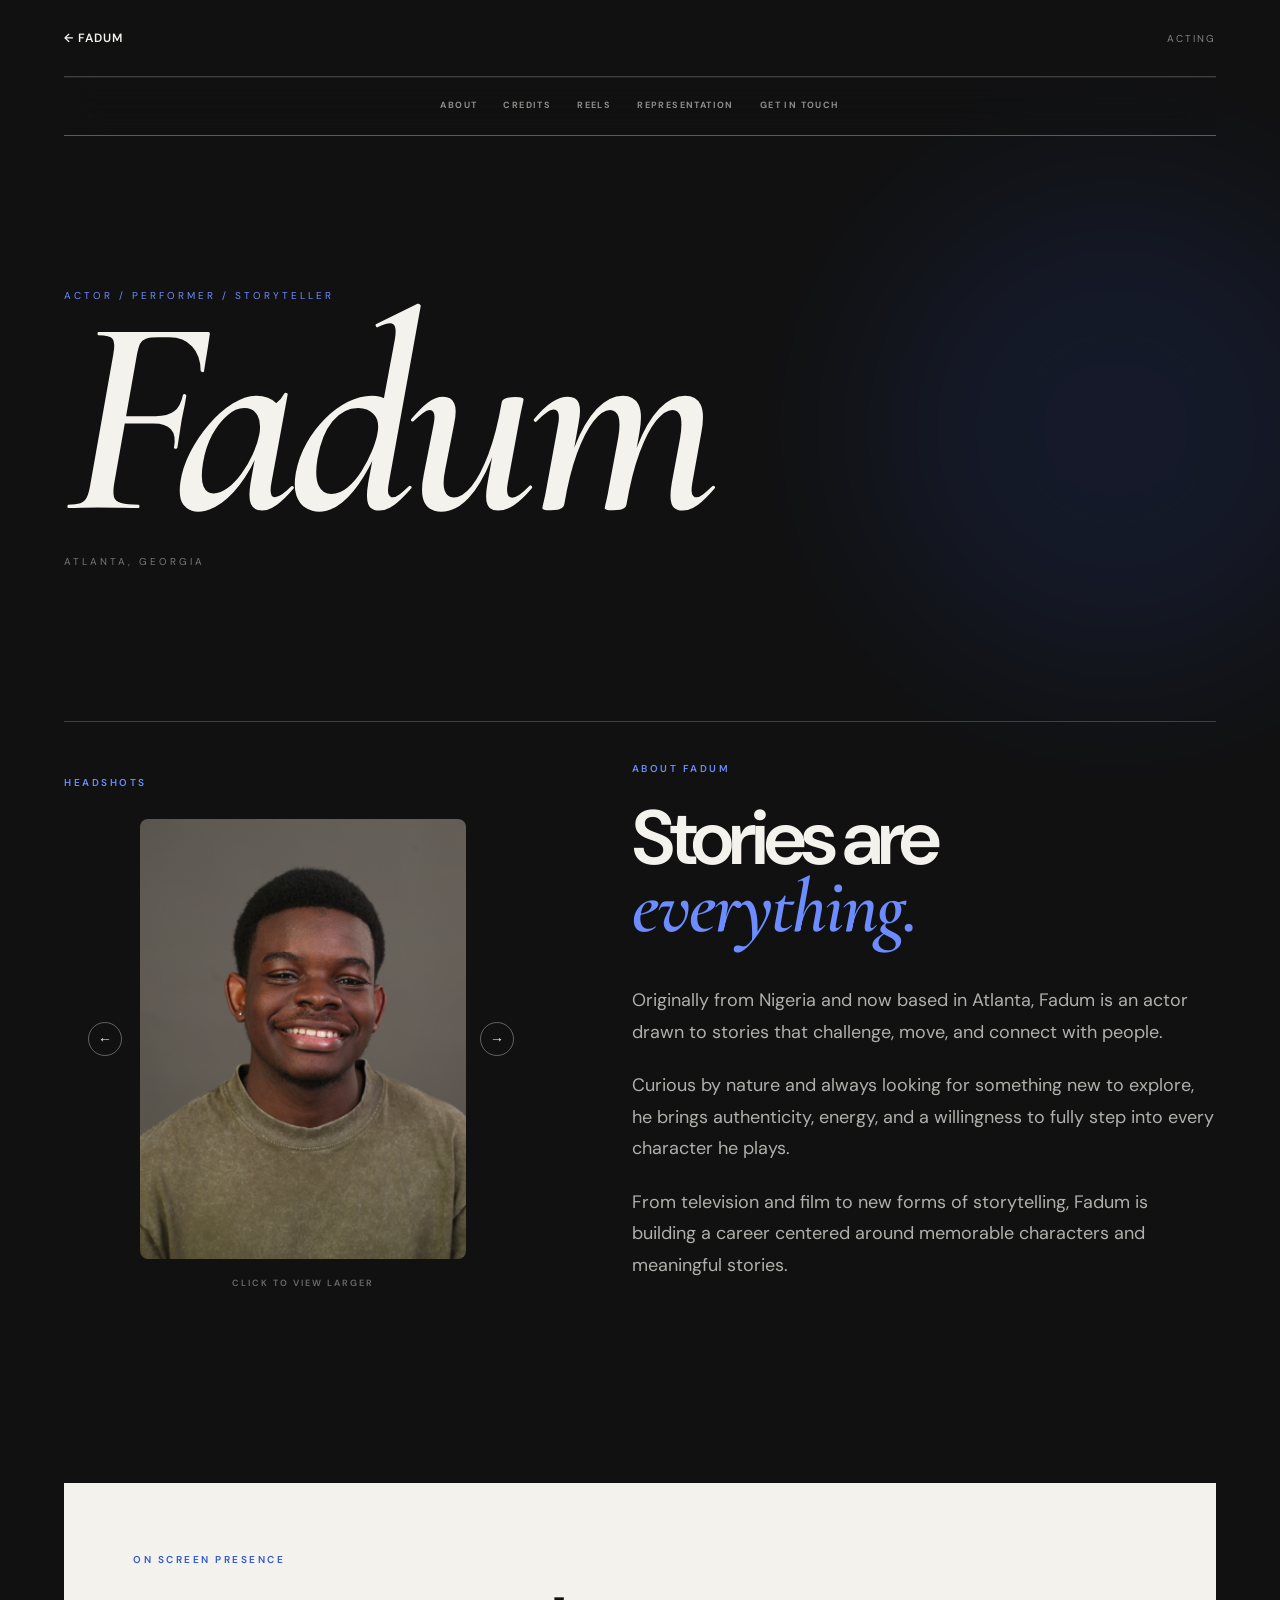
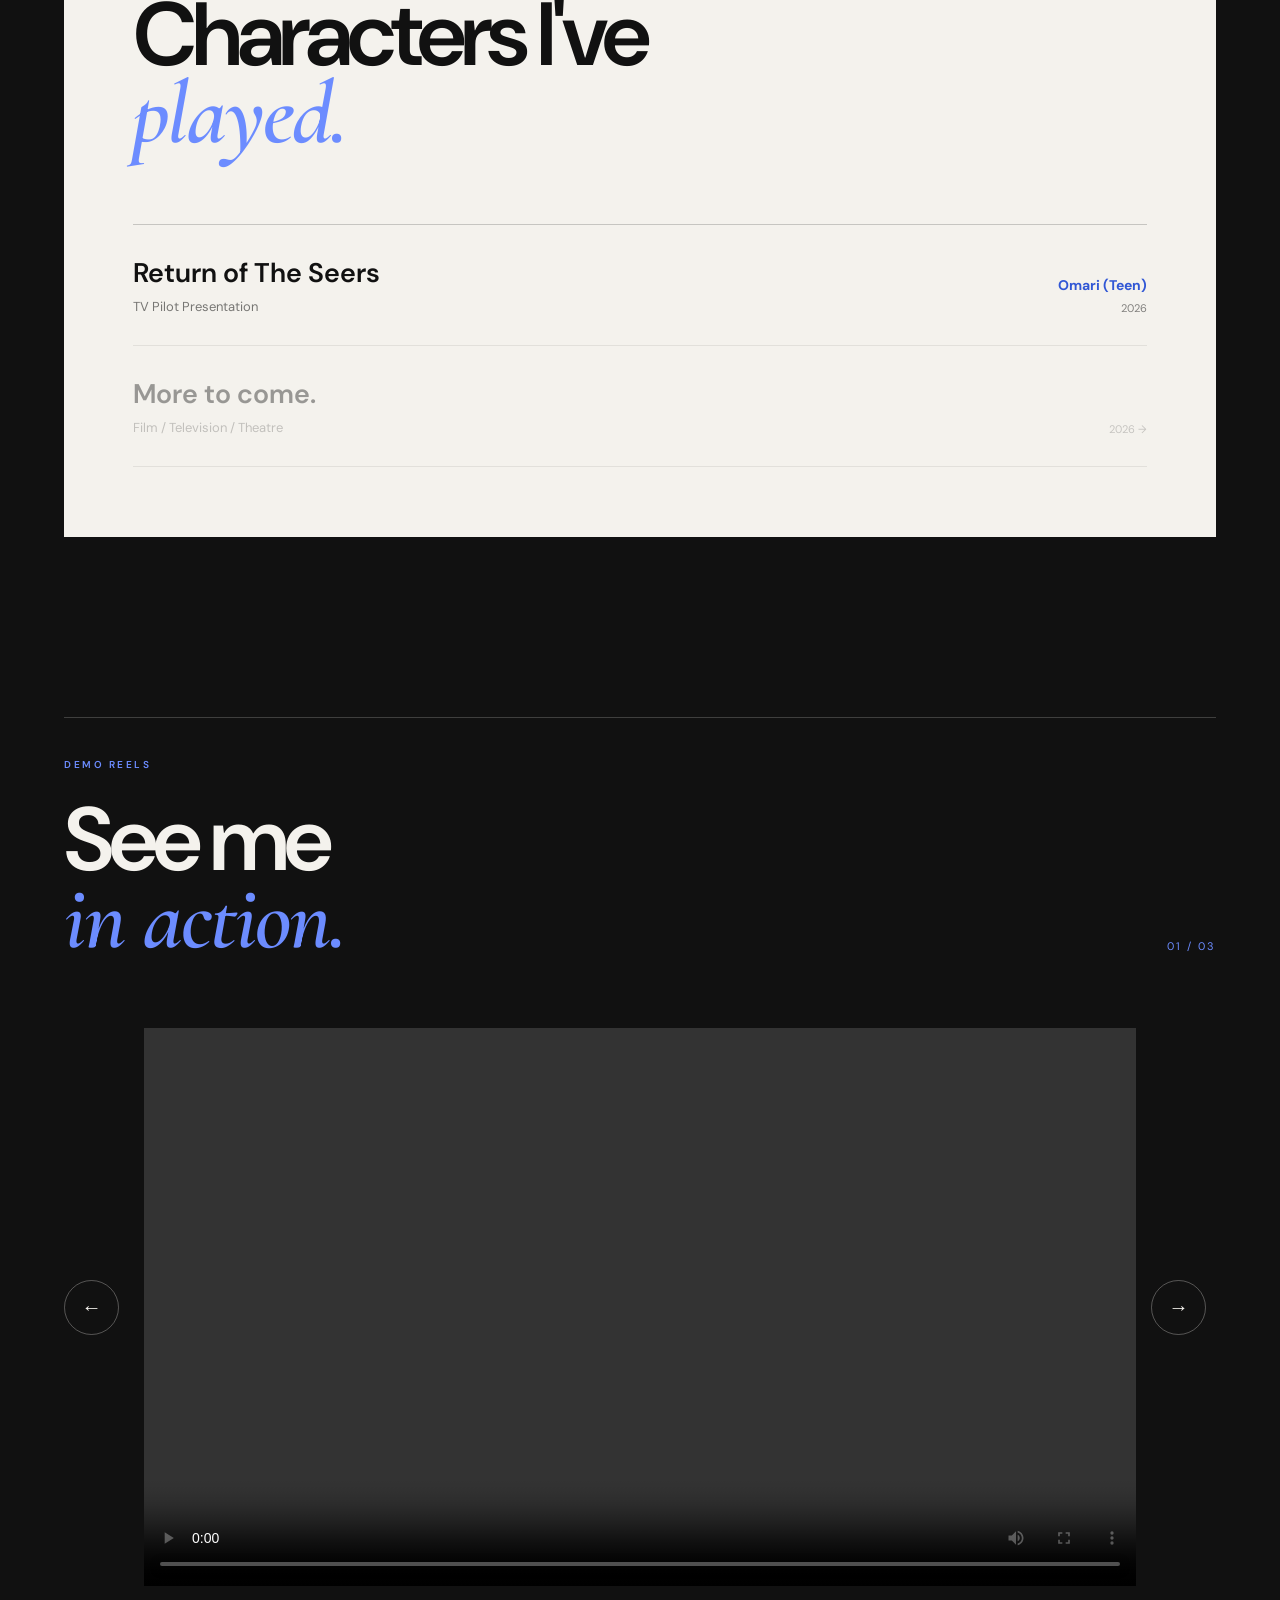
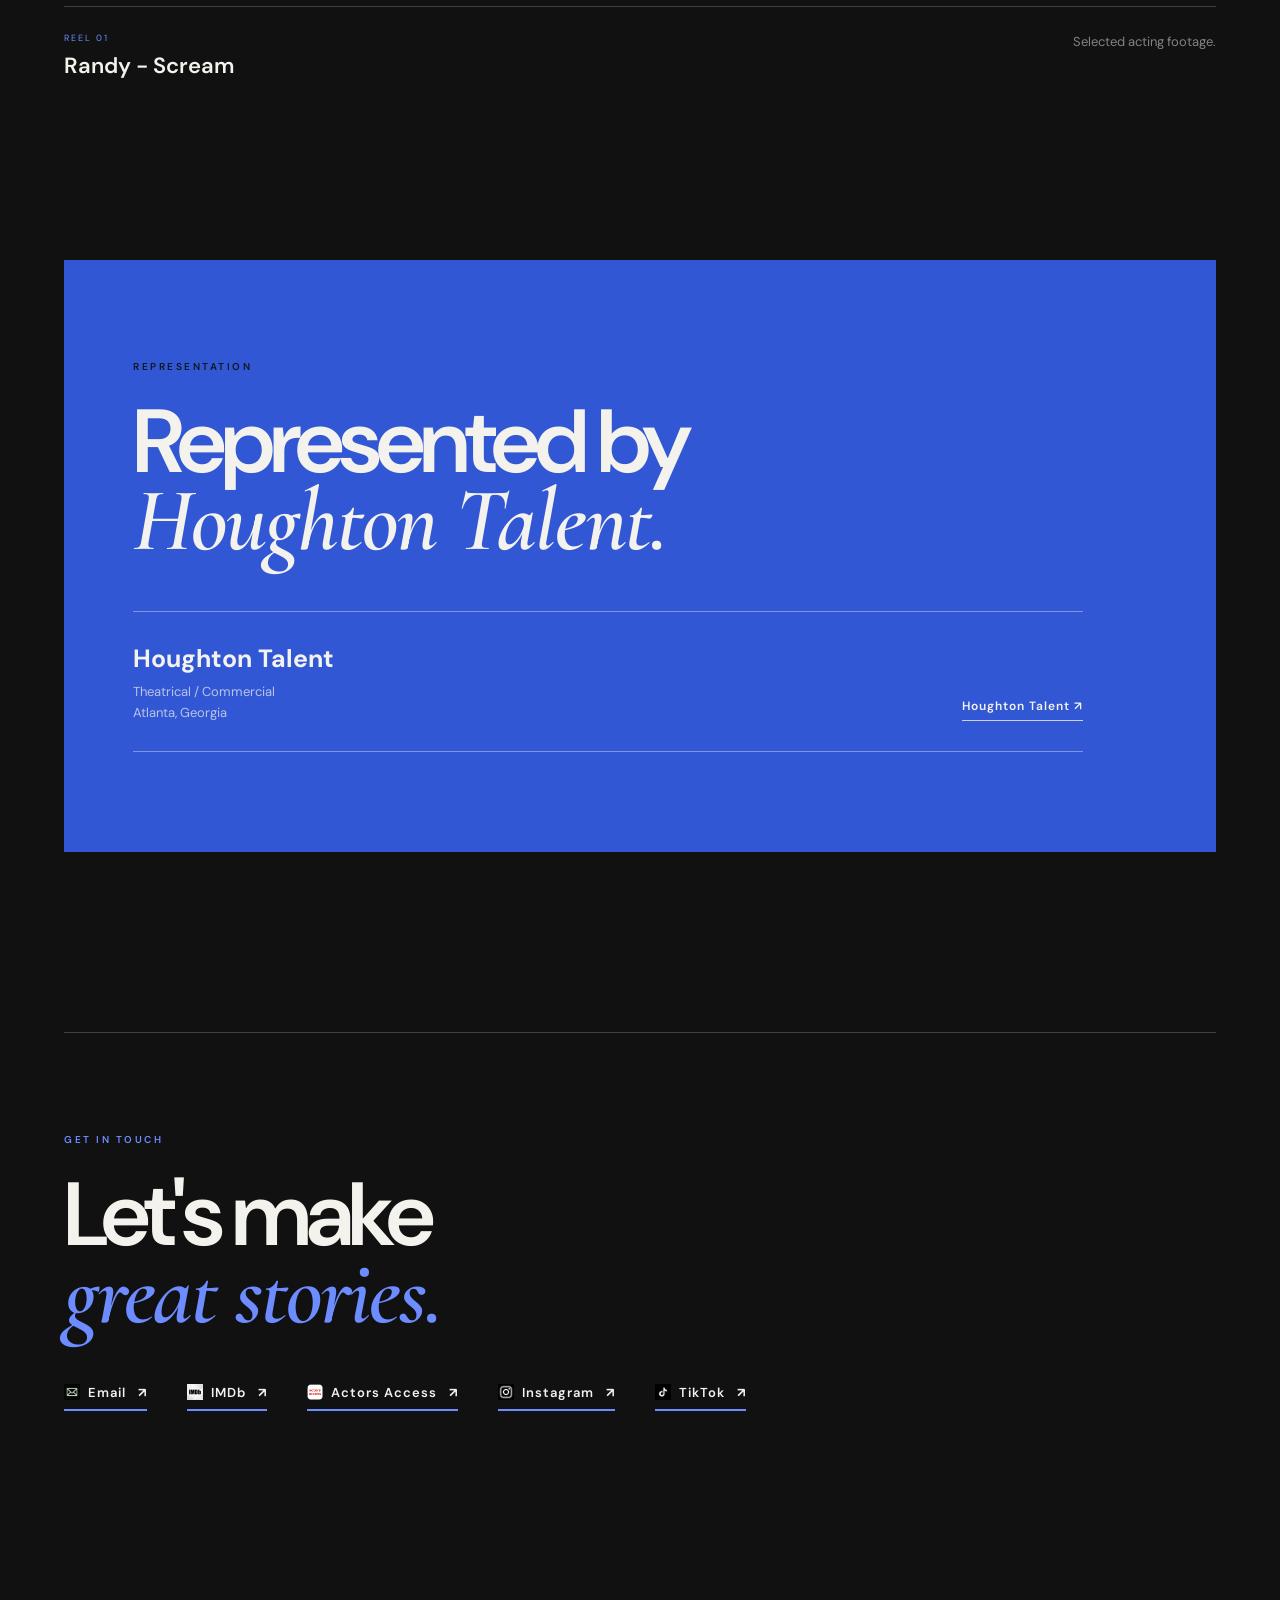
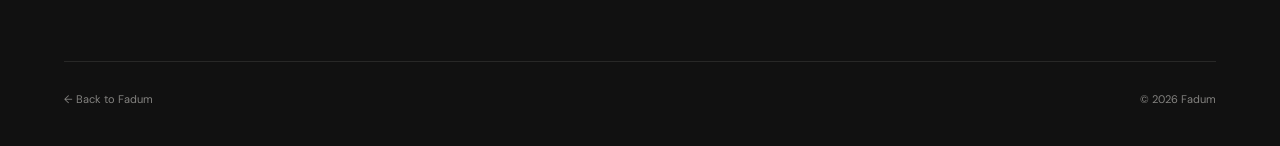
==== acting.html @ bffc1393 "Initial website" ====
<!DOCTYPE html>
<html lang="en">

<head>

    <meta charset="UTF-8">

    <meta
        name="viewport"
        content="width=device-width, initial-scale=1.0"
    >

    <meta
        name="description"
        content="Fadum | Actor, Performer, Storyteller"
    >

    <title>Fadum | Acting</title>

    <link
        rel="preconnect"
        href="https://fonts.googleapis.com"
    >

    <link
        rel="preconnect"
        href="https://fonts.gstatic.com"
        crossorigin
    >

    <link
        href="https://fonts.googleapis.com/css2?family=Cormorant+Garamond:ital,wght@0,500;0,600;0,700;1,500;1,600;1,700&family=DM+Sans:wght@400;500;600;700&display=swap"
        rel="stylesheet"
    >

    <link
        rel="stylesheet"
        href="style.css"
    >

</head>


<body class="acting-body">

    <main class="acting-page">


        <!-- TOP NAVIGATION -->

        <header class="acting-nav">

            <a
                href="index.html"
                class="acting-home"
            >
                ← FADUM
            </a>

            <span class="acting-page-number">
                ACTING
            </span>

        </header>


        <!-- SECTION NAVIGATION -->

        <nav
            class="section-nav acting-section-nav"
            aria-label="Acting page sections"
        >

            <div class="section-nav-inner">

                <a href="#about">
                    About
                </a>

                <a href="#credits">
                    Credits
                </a>

                <a href="#reels">
                    Reels
                </a>

                <a href="#representation">
                    Representation
                </a>

                <a href="#contact">
                    Get in Touch
                </a>

            </div>

        </nav>


        <!-- HERO -->

        <section class="acting-hero reveal">

            <div class="acting-hero-title">

                <p class="acting-eyebrow">
                    ACTOR / PERFORMER / STORYTELLER
                </p>

                <h1>
                    Fadum
                </h1>

                <p class="acting-location">
                    ATLANTA, GEORGIA
                </p>

            </div>

        </section>


        <!-- ABOUT + HEADSHOTS -->

        <section
            id="about"
            class="acting-about-headshots reveal"
        >

            <!-- HEADSHOTS -->

            <div
                id="headshots"
                class="acting-headshots-side"
            >

                <p class="acting-section-label">
                    HEADSHOTS
                </p>


                <div class="headshot-carousel">

                    <button
                        id="headshotPrev"
                        class="headshot-arrow"
                        type="button"
                        aria-label="Previous headshot"
                    >
                        ←
                    </button>


                    <button
                        id="headshotMain"
                        class="headshot-main"
                        type="button"
                        aria-label="Click to enlarge headshot"
                    >

                        <img
                            id="headshotImage"
                            src="images/acting-headshot.jpg"
                            alt="Fadum acting headshot"
                        >

                    </button>


                    <button
                        id="headshotNext"
                        class="headshot-arrow"
                        type="button"
                        aria-label="Next headshot"
                    >
                        →
                    </button>

                </div>


                <p class="headshots-hint">
                    CLICK TO VIEW LARGER
                </p>

            </div>


            <!-- ABOUT -->

            <div class="acting-about-side">

                <p class="acting-section-label">
                    ABOUT FADUM
                </p>


                <h2>
                    Stories are
                    <span>everything.</span>
                </h2>


                <p class="acting-body-text">
                    Originally from Nigeria and now based in Atlanta,
                    Fadum is an actor drawn to stories that challenge,
                    move, and connect with people.
                </p>


                <p class="acting-body-text">
                    Curious by nature and always looking for something
                    new to explore, he brings authenticity, energy,
                    and a willingness to fully step into every
                    character he plays.
                </p>


                <p class="acting-body-text">
                    From television and film to new forms of
                    storytelling, Fadum is building a career centered
                    around memorable characters and meaningful stories.
                </p>

            </div>

        </section>


        <!-- HEADSHOT MODAL -->

        <div
            id="headshotModal"
            class="headshot-modal"
            onclick="closeHeadshot()"
        >

            <button
                class="headshot-modal-close"
                type="button"
                aria-label="Close headshot"
            >
                ×
            </button>


            <img
                id="headshotModalImage"
                src=""
                alt="Expanded Fadum headshot"
            >

        </div>


        <!-- CREDITS -->

        <section
            id="credits"
            class="acting-credits reveal"
        >

            <div class="acting-content-wide">

                <p class="acting-section-label">
                    ON SCREEN PRESENCE
                </p>


                <h2>
                    Characters I've
                    <span>played.</span>
                </h2>


                <div class="credit-item">

                    <div class="credit-title">

                        <h3>
                            Return of The Seers
                        </h3>

                        <p>
                            TV Pilot Presentation
                        </p>

                    </div>


                    <div class="credit-role">

                        <strong>
                            Omari (Teen)
                        </strong>

                        <span>
                            2026
                        </span>

                    </div>

                </div>


                <div class="credit-item credit-future">

                    <div class="credit-title">

                        <h3>
                            More to come.
                        </h3>

                        <p>
                            Film / Television / Theatre
                        </p>

                    </div>


                    <div class="credit-role">

                        <span>
                            2026 →
                        </span>

                    </div>

                </div>

            </div>

        </section>


        <!-- REELS -->

        <section
            id="reels"
            class="reels-section reveal"
        >

            <div class="reels-content">

                <p class="acting-section-label">
                    DEMO REELS
                </p>


                <div class="reels-heading-row">

                    <h2>
                        See me
                        <span>in action.</span>
                    </h2>


                    <div class="reel-counter">

                        <span id="reelCurrent">
                            01
                        </span>

                        <span>
                            /
                        </span>

                        <span id="reelTotal">
                            03
                        </span>

                    </div>

                </div>


                <div class="reel-player">

                    <button
                        class="reel-arrow reel-prev"
                        id="reelPrev"
                        aria-label="Previous reel"
                    >
                        ←
                    </button>


                    <video
                        id="actingReel"
                        controls
                        playsinline
                        preload="metadata"
                    >

                        <source
                            src="videos/reel-1.mp4"
                            type="video/mp4"
                        >

                    </video>


                    <button
                        class="reel-arrow reel-next"
                        id="reelNext"
                        aria-label="Next reel"
                    >
                        →

                    </button>

                </div>


                <div class="reel-info">

                    <div>

                        <p
                            class="reel-number-label"
                            id="reelLabel"
                        >
                            REEL 01
                        </p>


                        <h3 id="reelTitle">
                            Randy - Scream
                        </h3>

                    </div>


                    <p id="reelDescription">
                        Selected acting footage.
                    </p>

                </div>

            </div>

        </section>


        <!-- REPRESENTATION -->

        <section
            id="representation"
            class="representation-section reveal"
        >

            <div class="representation-content">

                <p class="acting-section-label">
                    REPRESENTATION
                </p>


                <h2>
                    Represented by
                    <span>Houghton Talent.</span>
                </h2>


                <div class="representation-details">

                    <div>

                        <h3>
                            Houghton Talent
                        </h3>

                        <p>
                            Theatrical / Commercial
                        </p>

                        <p>
                            Atlanta, Georgia
                        </p>

                    </div>


                    <a
                        href="https://houghtontalent.com/"
                        target="_blank"
                        rel="noopener noreferrer"
                        class="acting-link"
                    >
                        Houghton Talent ↗
                    </a>

                </div>

            </div>

        </section>


        <!-- GET IN TOUCH -->

        <section
            id="contact"
            class="acting-contact reveal"
        >

            <p class="acting-section-label">
                GET IN TOUCH
            </p>


            <h2>
                Let's make
                <span>great stories.</span>
            </h2>


            <div class="acting-contact-links">


                <a href="mailto:officialfadum@gmail.com">

                    <span class="contact-link-content">

                        <img
                            src="images/email-icon.png"
                            alt=""
                            class="contact-custom-icon"
                        >

                        <span>
                            Email
                        </span>

                    </span>

                    <strong>↗</strong>

                </a>


                <a
                    href="https://www.imdb.com/name/nm18610825/"
                    target="_blank"
                    rel="noopener noreferrer"
                >

                    <span class="contact-link-content">

                        <img
                            src="images/imdb-icon.png"
                            alt=""
                            class="contact-custom-icon"
                        >

                        <span>
                            IMDb
                        </span>

                    </span>

                    <strong>↗</strong>

                </a>


                <a
                    href="https://resumes.actorsaccess.com/fadum"
                    target="_blank"
                    rel="noopener noreferrer"
                >

                    <span class="contact-link-content">

                        <img
                            src="images/actors-access-icon.png"
                            alt=""
                            class="contact-custom-icon"
                        >

                        <span>
                            Actors Access
                        </span>

                    </span>

                    <strong>↗</strong>

                </a>


                <a
                    href="https://instagram.com/itsfadum"
                    target="_blank"
                    rel="noopener noreferrer"
                >

                    <span class="contact-link-content">

                        <img
                            src="images/instagram-icon.png"
                            alt=""
                            class="contact-custom-icon"
                        >

                        <span>
                            Instagram
                        </span>

                    </span>

                    <strong>↗</strong>

                </a>


                <a
                    href="https://tiktok.com/@itsfadum"
                    target="_blank"
                    rel="noopener noreferrer"
                >

                    <span class="contact-link-content">

                        <img
                            src="images/tiktok-icon.png"
                            alt=""
                            class="contact-custom-icon"
                        >

                        <span>
                            TikTok
                        </span>

                    </span>

                    <strong>↗</strong>

                </a>

            </div>

        </section>


        <!-- FOOTER -->

        <footer class="acting-footer">

            <a href="index.html">
                ← Back to Fadum
            </a>


            <span>
                © 2026 Fadum
            </span>

        </footer>

    </main>


    <script src="script.js"></script>


    <script>

        /* HEADSHOTS */

        const headshots = [

            "images/acting-headshot.jpg",
            "images/acting-photo-2.jpg",
            "images/acting-photo-3.jpg"

        ];


        let currentHeadshot = 0;


        const headshotImage =
            document.getElementById("headshotImage");


        function showHeadshot(index) {

            currentHeadshot =
                (
                    index + headshots.length
                )
                %
                headshots.length;


            headshotImage.style.opacity = "0";


            setTimeout(() => {

                headshotImage.src =
                    headshots[currentHeadshot];


                headshotImage.style.opacity = "1";

            }, 180);

        }


        document
            .getElementById("headshotPrev")
            .addEventListener(
                "click",
                () => {

                    showHeadshot(
                        currentHeadshot - 1
                    );

                }
            );


        document
            .getElementById("headshotNext")
            .addEventListener(
                "click",
                () => {

                    showHeadshot(
                        currentHeadshot + 1
                    );

                }
            );


        document
            .getElementById("headshotMain")
            .addEventListener(
                "click",
                () => {

                    openHeadshot(
                        headshots[currentHeadshot]
                    );

                }
            );


        /* MODAL */

        function openHeadshot(imageSource) {

            document
                .getElementById(
                    "headshotModalImage"
                )
                .src =
                imageSource;


            document
                .getElementById(
                    "headshotModal"
                )
                .classList
                .add("active");


            document.body.style.overflow =
                "hidden";

        }


        function closeHeadshot() {

            document
                .getElementById(
                    "headshotModal"
                )
                .classList
                .remove("active");


            document.body.style.overflow = "";

        }


        document
            .querySelector(
                ".headshot-modal-close"
            )
            .addEventListener(
                "click",
                (event) => {

                    event.stopPropagation();

                    closeHeadshot();

                }
            );


        document.addEventListener(
            "keydown",
            (event) => {

                if (event.key === "Escape") {

                    closeHeadshot();

                }

            }
        );


        /* REELS */

        const actingReels = [

            {
                src: "videos/reel-1.mp4",
                title: "Randy - Scream",
                description: "Selected acting footage."
            },

            {
                src: "videos/reel-2.mp4",
                title: "Anson - Easy A",
                description: "Selected acting footage."
            },

            {
                src: "videos/reel-3.mp4",
                title: "Wally - School Spirits",
                description: "Selected acting footage."
            }

        ];


        let currentReel = 0;


        const actingReel =
            document.getElementById("actingReel");

        const reelCurrent =
            document.getElementById("reelCurrent");

        const reelTotal =
            document.getElementById("reelTotal");

        const reelTitle =
            document.getElementById("reelTitle");

        const reelDescription =
            document.getElementById("reelDescription");

        const reelLabel =
            document.getElementById("reelLabel");


        reelTotal.textContent =
            String(
                actingReels.length
            ).padStart(2, "0");


        function showReel(index) {

            currentReel =
                (
                    index + actingReels.length
                )
                %
                actingReels.length;


            actingReel.pause();

            actingReel.style.opacity = "0";


            setTimeout(() => {

                actingReel.src =
                    actingReels[currentReel].src;

                actingReel.load();

                actingReel.style.opacity = "1";


                reelCurrent.textContent =
                    String(
                        currentReel + 1
                    ).padStart(2, "0");


                reelLabel.textContent =
                    "REEL " +
                    String(
                        currentReel + 1
                    ).padStart(2, "0");


                reelTitle.textContent =
                    actingReels[currentReel].title;


                reelDescription.textContent =
                    actingReels[currentReel].description;

            }, 180);

        }


        document
            .getElementById("reelPrev")
            .addEventListener(
                "click",
                () => {

                    showReel(currentReel - 1);

                }
            );


        document
            .getElementById("reelNext")
            .addEventListener(
                "click",
                () => {

                    showReel(currentReel + 1);

                }
            );

    </script>

</body>

</html>
---- style.css ----
/* =========================================
   RESET
========================================= */

* {
    margin: 0;
    padding: 0;
    box-sizing: border-box;
}


html {
    scroll-behavior: smooth;
}


body {
    font-family: "DM Sans", sans-serif;

    background: var(--ivory);

    color: var(--text);

    overflow-x: hidden;
}


a {
    color: inherit;

    text-decoration: none;
}


/* =========================================
   COLOR PALETTE
========================================= */

:root {

    --ivory: #F4F2ED;

    --navy: #101820;

    --blue: #3157D5;

    --silver: #AEB6C2;

    --text: #101820;

}


/* =========================================
   HOMEPAGE
========================================= */

.new-welcome {

    position: relative;

    min-height: 100vh;

    overflow: hidden;

    background: #111111;

    color: #F4F2ED;

    padding:
        30px
        5%
        35px;

}


/* =========================================
   BACKGROUND
========================================= */

.home-grid {

    position: absolute;

    inset: 0;

    pointer-events: none;

    opacity: 0.035;

    background-image:

        linear-gradient(
            rgba(244, 242, 237, 0.8)
            1px,
            transparent
            1px
        ),

        linear-gradient(
            90deg,
            rgba(244, 242, 237, 0.8)
            1px,
            transparent
            1px
        );

    background-size:
        70px 70px;

}


.home-orb {

    position: absolute;

    border-radius: 50%;

    pointer-events: none;

}


.home-orb-one {

    width: 420px;

    height: 420px;

    top: -250px;

    right: 8%;

    background:
        radial-gradient(
            circle,
            rgba(49, 87, 213, 0.28),
            transparent 70%
        );

}


.home-orb-two {

    width: 500px;

    height: 500px;

    bottom: -350px;

    left: -120px;

    background:
        radial-gradient(
            circle,
            rgba(108, 140, 255, 0.13),
            transparent 70%
        );

}


/* =========================================
   HEADER
========================================= */

.home-header {

    position: relative;

    z-index: 5;

    display: flex;

    justify-content: space-between;

    align-items: center;

    font-size: 9px;

    font-weight: 600;

    letter-spacing: 2px;

    color:
        rgba(244, 242, 237, 0.55);

}


/* =========================================
   HERO
========================================= */

.home-hero {

    position: relative;

    z-index: 3;

    padding-top: 35px;

}


/* =========================================
   NAME + GALLERY ROW
========================================= */

.home-main-row {

    position: relative;

    display: flex;

    align-items: flex-start;

    justify-content: space-between;

    gap: 35px;

}


/* =========================================
   NAME
========================================= */

.home-name {

    margin: 0;

    flex-shrink: 0;

    font-family:
        "Bungee",
        sans-serif;

    font-size:
        clamp(80px, 11vw, 175px);

    line-height: 0.85;

    font-weight: 400;

    letter-spacing:
        -3px;

    color: #F4F2ED;

    position: relative;

    z-index: 2;

}


.home-name::after {

    content: "";

    position: absolute;

    left: 1%;

    bottom: -22px;

    width: 125px;

    height: 4px;

    background: #3157D5;

}


/* =========================================
   PHOTO GALLERY
========================================= */

.home-gallery-section {

    position: absolute;

    top: 50%;

    right: 0;

    transform: translateY(-50%);

    width: min(460px, 40vw);

    display: flex;

    justify-content: flex-end;

    z-index: 4;

}


.home-gallery {

    position: relative;

    width: min(460px, 40vw);

    height: 300px;

}


.home-photo {

    position: absolute;

    width: 190px;

    height: 255px;

    overflow: hidden;

    border-radius: 6px;

    background: #222222;

    box-shadow:
        0
        20px
        50px
        rgba(0, 0, 0, 0.35);

    transition:

        transform 0.6s
        cubic-bezier(0.22, 1, 0.36, 1),

        box-shadow 0.6s ease;

}


.home-photo img {

    width: 100%;

    height: 100%;

    object-fit: cover;

    display: block;

}


/* PHOTO 5 */

.photo-5 {

    top: 25px;

    left: 0;

    transform:
        rotate(-13deg);

    z-index: 1;

}


/* PHOTO 4 */

.photo-4 {

    top: 5px;

    left: 50px;

    transform:
        rotate(-7deg);

    z-index: 2;

}


/* PHOTO 3 */

.photo-3 {

    top: 0;

    left: 125px;

    transform:
        rotate(2deg);

    z-index: 3;

}


/* PHOTO 2 */

.photo-2 {

    top: 12px;

    right: 45px;

    transform:
        rotate(8deg);

    z-index: 4;

}


/* MAIN PHOTO */

.photo-1 {

    top: 30px;

    right: 0;

    transform:
        rotate(14deg);

    z-index: 5;

}


/* GALLERY HOVER */

.home-gallery:hover .photo-5 {

    transform:
        translateX(-45px)
        translateY(15px)
        rotate(-18deg);

}


.home-gallery:hover .photo-4 {

    transform:
        translateX(-20px)
        translateY(-5px)
        rotate(-10deg);

}


.home-gallery:hover .photo-3 {

    transform:
        translateY(-18px)
        rotate(0deg);

}


.home-gallery:hover .photo-2 {

    transform:
        translateX(20px)
        translateY(-5px)
        rotate(10deg);

}


.home-gallery:hover .photo-1 {

    transform:
        translateX(45px)
        translateY(15px)
        rotate(18deg);

}


/* =========================================
   GREETING
========================================= */

.home-greeting {

    margin:
        35px
        0
        0
        7%;

    font-family:
        "DM Sans",
        sans-serif;

    font-size:
        clamp(22px, 3vw, 42px);

    font-weight: 500;

    letter-spacing: -1px;

    color:
        rgba(244, 242, 237, 0.72);

}


.home-greeting span {

    font-family:
        "Cormorant Garamond",
        serif;

    font-size:
        1.15em;

    font-style: italic;

    font-weight: 700;

    color: #3157D5;

}


/* =========================================
   INTRO LINE
========================================= */

.home-intro-line {

    display: flex;

    align-items: center;

    gap: 15px;

    margin-top: 35px;

    font-size: 9px;

    font-weight: 600;

    letter-spacing: 2px;

    color: #6C8CFF;

}


.home-intro-line div {

    width: 140px;

    height: 1px;

    background:
        rgba(49, 87, 213, 0.6);

}


/* =========================================
   WHERE SHALL WE BEGIN
========================================= */

.home-begin {

    position: relative;

    z-index: 3;

    margin-top: 55px;

}


.begin-heading {

    display: flex;

    justify-content: space-between;

    align-items: flex-end;

    margin-bottom: 18px;

}


.begin-heading p {

    margin: 0;

    font-family:
        "Cormorant Garamond",
        serif;

    font-size:
        clamp(30px, 3.5vw, 52px);

    font-style: italic;

    font-weight: 600;

}


.begin-heading span {

    margin-bottom: 7px;

    font-size: 8px;

    letter-spacing: 2px;

    color:
        rgba(244, 242, 237, 0.45);

}


/* =========================================
   CHOICES
========================================= */

.home-choices {

    display: grid;

    grid-template-columns:
        1fr
        1fr;

    border-top:
        1px solid
        rgba(244, 242, 237, 0.25);

}


.home-choice {

    position: relative;

    min-height: 250px;

    padding: 28px;

    display: flex;

    flex-direction: column;

    justify-content: space-between;

    color: #F4F2ED;

    text-decoration: none;

    overflow: hidden;

    transition:

        background 0.45s ease,
        color 0.45s ease,
        padding 0.45s ease;

}


.home-choice + .home-choice {

    border-left:
        1px solid
        rgba(244, 242, 237, 0.25);

}


.home-choice::before {

    content: "";

    position: absolute;

    inset: 0;

    background: #3157D5;

    transform:
        translateY(101%);

    transition:
        transform 0.45s
        cubic-bezier(0.22, 1, 0.36, 1);

    z-index: -1;

}


.home-choice:hover::before {

    transform:
        translateY(0);

}


.home-choice:hover {

    color: #111111;

    padding-top: 35px;

}


.home-choice-number {

    font-size: 10px;

    font-weight: 700;

    letter-spacing: 2px;

    color: #6C8CFF;

    transition:
        color 0.45s ease;

}


.home-choice:hover .home-choice-number {

    color: #111111;

}


.home-choice-content {

    position: relative;

    z-index: 1;

}


.home-choice-label {

    display: block;

    margin-bottom: 12px;

    font-size: 9px;

    font-weight: 600;

    letter-spacing: 2px;

    opacity: 0.65;

}


.home-choice h2 {

    margin: 0 0 12px;

    font-size:
        clamp(50px, 6vw, 90px);

    line-height: 0.85;

    letter-spacing: -5px;

}


.home-choice p {

    max-width: 270px;

    margin: 0;

    font-size: 13px;

    line-height: 1.6;

    opacity: 0.65;

}


.home-choice-arrow {

    position: absolute;

    right: 28px;

    bottom: 25px;

    font-size: 30px;

    transition:
        transform 0.45s ease;

}


.home-choice:hover .home-choice-arrow {

    transform:
        translate(6px, -6px);

}


/* =========================================
   FOOTER
========================================= */

.new-welcome-footer {

    position: relative;

    z-index: 3;

    display: flex;

    justify-content: space-between;

    margin-top: 35px;

    padding-top: 20px;

    border-top:
        1px solid
        rgba(244, 242, 237, 0.15);

    font-size: 9px;

    letter-spacing: 1.5px;

    color:
        rgba(244, 242, 237, 0.4);

}


/* =========================================
   HOMEPAGE ANIMATION
========================================= */

.new-welcome .reveal {

    opacity: 0;

    transform:
        translateY(25px);

    animation:
        newHomeReveal
        1s
        cubic-bezier(0.22, 1, 0.36, 1)
        forwards;

}


.new-welcome .home-header {

    animation-delay:
        0.05s;

}


.new-welcome .home-name {

    animation-delay:
        0.18s;

}


.new-welcome .home-gallery-section {

    animation-delay:
        0.28s;

}


.new-welcome .home-greeting {

    animation-delay:
        0.42s;

}


.new-welcome .home-intro-line {

    animation-delay:
        0.52s;

}


.new-welcome .home-begin {

    animation-delay:
        0.65s;

}


.new-welcome .new-welcome-footer {

    animation-delay:
        0.8s;

}


@keyframes newHomeReveal {

    to {

        opacity: 1;

        transform:
            translateY(0);

    }

}


/* =========================================
   MOBILE
========================================= */

@media (max-width: 700px) {


    .new-welcome {

        padding:
            25px
            5%
            30px;

    }


    .home-role {

        display: none;

    }


    /* NAME + GALLERY */

    .home-main-row {

        flex-direction: column;

        align-items: flex-start;

        min-height: auto;

        gap: 25px;

    }


    .home-name {

        font-size:
            23vw;

        letter-spacing:
            -2px;

    }


    .home-name::after {

        bottom:
            -13px;

        height:
            3px;

        width:
            80px;

    }


    /* GALLERY */

    .home-gallery-section {

        width: 100%;

        justify-content: center;

    }


    .home-gallery {

        width: 330px;

        height: 245px;

    }


    .home-photo {

        width: 145px;

        height: 205px;

    }


    .photo-5 {

        top:
            25px;

        left:
            0;

    }


    .photo-4 {

        top:
            5px;

        left:
            30px;

    }


    .photo-3 {

        top:
            0;

        left:
            95px;

    }


    .photo-2 {

        top:
            12px;

        right:
            30px;

    }


    .photo-1 {

        top:
            30px;

        right:
            0;

    }


    /* GREETING */

    .home-greeting {

        margin:

            25px
            0
            0
            3%;

        font-size:
            5.5vw;

    }


    .home-intro-line {

        margin-top:
            35px;

    }


    .home-intro-line div {

        width:
            60px;

    }


    /* BEGIN */

    .home-begin {

        margin-top:
            50px;

    }


    .begin-heading {

        align-items:
            flex-start;

        flex-direction:
            column;

        gap:
            8px;

    }


    .begin-heading span {

        margin-bottom:
            0;

    }


    /* CHOICES */

    .home-choices {

        grid-template-columns:
            1fr;

    }


    .home-choice {

        min-height:
            200px;

        padding:
            24px;

    }


    .home-choice + .home-choice {

        border-left:
            none;

        border-top:
            1px solid
            rgba(244, 242, 237, 0.25);

    }


    .home-choice h2 {

        font-size:
            20vw;

        letter-spacing:
            -6px;

    }


    .home-choice p {

        max-width:
            230px;

        font-size:
            12px;

    }


    .new-welcome-footer {

        margin-top:
            30px;

    }

}


/* =========================================
   WORK PAGE
========================================= */

.work-page {

    min-height:
        100vh;

    padding:
        30px 5% 40px;

    background:
        var(--ivory);
}


/* Navigation */

.page-nav {

    display:
        flex;

    justify-content:
        space-between;

    align-items:
        center;

    padding-bottom:
        30px;

    border-bottom:
        1px solid rgba(16, 24, 32, 0.25);
}


.back-home {

    font-size:
        12px;

    font-weight:
        600;

    letter-spacing:
        1px;

    transition:
        color 0.3s ease;
}


.back-home:hover {

    color:
        var(--blue);
}


.page-label {

    font-size:
        10px;

    letter-spacing:
        2px;

    opacity:
        0.55;
}


/* =========================================
   WORK HERO
========================================= */

.work-hero {

    min-height:
        75vh;

    max-width:
        1500px;

    margin:
        auto;

    display:
        flex;

    flex-direction:
        column;

    justify-content:
        center;

    position:
        relative;
}


.work-hero-text {

    max-width:
        1100px;
}


.eyebrow {

    font-size:
        10px;

    font-weight:
        600;

    letter-spacing:
        2.5px;

    color:
        var(--blue);

    margin-bottom:
        30px;
}


.work-hero h1 {

    font-size:
        clamp(60px, 10vw, 150px);

    font-weight:
        600;

    letter-spacing:
        -7px;

    line-height:
        0.85;
}


.work-hero h1 span {

    display:
        block;

    font-family:
        "Cormorant Garamond",
        serif;

    font-style:
        italic;

    font-weight:
        600;

    color:
        var(--blue);

    letter-spacing:
        -3px;
}


.hero-intro {

    max-width:
        500px;

    margin-top:
        70px;

    margin-left:
        auto;
}


.hero-intro p {

    font-size:
        18px;

    line-height:
        1.6;

    opacity:
        0.75;
}


/* =========================================
   PROFESSIONAL PHOTO GALLERY
========================================= */

.professional-gallery {

    max-width:
        1500px;

    margin:
        0 auto 180px;

    display:
        grid;

    grid-template-columns:
        1.15fr 0.85fr;

    gap:
        20px;

    align-items:
        start;
}


.professional-photo {

    overflow:
        hidden;

    background:
        var(--navy);

    position:
        relative;
}


.professional-photo img {

    width:
        100%;

    height:
        100%;

    display:
        block;

    object-fit:
        cover;

    transition:
        transform 0.8s cubic-bezier(0.22, 1, 0.36, 1);
}


.professional-photo:hover img {

    transform:
        scale(1.03);
}


.photo-one {

    height:
        650px;
}


.photo-two {

    height:
        500px;

    margin-top:
        120px;
}


/* =========================================
   GENERAL WORK SECTIONS
========================================= */

.work-section {

    max-width:
        1500px;

    margin:
        0 auto 180px;

    display:
        grid;

    grid-template-columns:
        120px 1fr;

    gap:
        70px;

    padding-top:
        40px;

    border-top:
        1px solid rgba(16, 24, 32, 0.25);
}


.section-number {

    font-size:
        12px;

    color:
        var(--blue);

    font-weight:
        600;
}


.section-content {

    max-width:
        900px;
}


.section-label {

    font-size:
        10px;

    font-weight:
        600;

    letter-spacing:
        2.5px;

    color:
        var(--blue);

    margin-bottom:
        30px;
}


.section-content h2 {

    font-size:
        clamp(45px, 6vw, 90px);

    font-weight:
        600;

    letter-spacing:
        -4px;

    line-height:
        0.95;

    margin-bottom:
        50px;
}


.body-text {

    max-width:
        650px;

    font-size:
        18px;

    line-height:
        1.7;

    opacity:
        0.7;
}


/* =========================================
   EDUCATION
========================================= */

.education-details {

    display:
        flex;

    justify-content:
        space-between;

    align-items:
        flex-end;

    gap:
        30px;

    padding-top:
        30px;

    border-top:
        1px solid rgba(16, 24, 32, 0.2);
}


.education-details h3 {

    font-size:
        18px;

    font-weight:
        600;

    margin-bottom:
        8px;
}


.education-details p {

    font-size:
        14px;

    opacity:
        0.6;

    margin-top:
        4px;
}


.education-details > span {

    font-size:
        12px;

    white-space:
        nowrap;

    opacity:
        0.55;
}


/* =========================================
   EXPERIENCE
========================================= */

.experience-item {

    display:
        flex;

    justify-content:
        space-between;

    align-items:
        flex-end;

    gap:
        30px;

    padding:
        30px 0;

    border-top:
        1px solid rgba(16, 24, 32, 0.2);
}


.experience-item:last-child {

    border-bottom:
        1px solid rgba(16, 24, 32, 0.2);
}


.experience-item h3 {

    font-size:
        24px;

    font-weight:
        600;

    margin-bottom:
        8px;
}


.experience-item p {

    font-size:
        14px;

    opacity:
        0.6;
}


.experience-item .experience-location {

    font-size:
        12px;

    margin-top:
        5px;

    opacity:
        0.45;
}


.experience-item > span {

    font-size:
        12px;

    white-space:
        nowrap;

    opacity:
        0.55;
}


/* =========================================
   FEATURED PROJECT
========================================= */

.project-section {

    max-width:
        1500px;

    margin:
        0 auto 180px;

    padding:
        70px 6%;

    background:
        var(--navy);

    color:
        var(--ivory);

    display:
        grid;

    grid-template-columns:
        120px 1fr;

    gap:
        70px;
}


.project-number {

    font-size:
        12px;

    color:
        var(--blue);

    font-weight:
        600;
}


.project-content {

    max-width:
        1000px;
}


.project-content .section-label {

    color:
        var(--blue);
}


.project-heading {

    display:
        flex;

    justify-content:
        space-between;

    align-items:
        flex-end;

    gap:
        40px;

    margin-bottom:
        70px;
}


.project-heading h2 {

    font-size:
        clamp(55px, 8vw, 115px);

    font-weight:
        600;

    letter-spacing:
        -5px;

    line-height:
        0.85;
}


.project-heading h2 span {

    display:
        block;

    font-family:
        "Cormorant Garamond",
        serif;

    font-style:
        italic;

    font-weight:
        600;

    color:
        var(--blue);

    letter-spacing:
        -2px;
}


.project-heading > p {

    font-size:
        11px;

    letter-spacing:
        2px;

    opacity:
        0.6;

    white-space:
        nowrap;
}


.project-details {

    display:
        grid;

    grid-template-columns:
        180px 1fr;

    gap:
        60px;

    padding-top:
        30px;

    border-top:
        1px solid rgba(244, 242, 237, 0.25);
}


.project-date {

    font-size:
        10px;

    letter-spacing:
        2px;

    color:
        var(--blue);
}


.project-description {

    max-width:
        650px;
}


.project-description p {

    font-size:
        16px;

    line-height:
        1.7;

    opacity:
        0.75;

    margin-bottom:
        20px;
}


.project-tags {

    display:
        flex;

    flex-wrap:
        wrap;

    gap:
        10px;

    margin-top:
        50px;
}


.project-tags span {

    font-size:
        9px;

    letter-spacing:
        1.5px;

    padding:
        10px 14px;

    border:
        1px solid rgba(244, 242, 237, 0.25);

    opacity:
        0.65;
}


/* =========================================
   SKILLS
========================================= */

.skills-section {

    max-width:
        1500px;

    margin:
        0 auto 180px;

    padding:
        60px 6%;

    background:
        var(--ivory);

    color:
        var(--navy);

    border:
        1px solid rgba(16, 24, 32, 0.2);
}


.skills-section .section-label {

    color:
        var(--blue);
}


.skills-section h2 {

    font-size:
        clamp(50px, 7vw, 100px);

    letter-spacing:
        -5px;

    line-height:
        0.9;

    margin-bottom:
        80px;
}


.skills-grid {

    display:
        grid;

    grid-template-columns:
        repeat(2, 1fr);

    border-top:
        1px solid rgba(16, 24, 32, 0.25);
}


.skills-grid span {

    padding:
        25px 0;

    font-size:
        18px;

    border-bottom:
        1px solid rgba(16, 24, 32, 0.25);

    opacity:
        0.8;

    transition:
        color 0.3s ease;
}


.skills-grid span:hover {

    color:
        var(--blue);
}


/* =========================================
   ORGANIZATIONS
========================================= */

.organization-item {

    display:
        flex;

    justify-content:
        space-between;

    align-items:
        flex-end;

    padding:
        30px 0;

    border-top:
        1px solid rgba(16, 24, 32, 0.2);

    border-bottom:
        1px solid rgba(16, 24, 32, 0.2);
}


.organization-item h3 {

    font-size:
        24px;

    font-weight:
        600;

    margin-bottom:
        7px;
}


.organization-item p {

    font-size:
        14px;

    opacity:
        0.6;
}


.organization-item > span {

    font-size:
        12px;

    opacity:
        0.55;
}


.organization-description {

    margin-top:
        30px;
}


/* =========================================
   CONTACT
========================================= */

.work-contact {

    max-width:
        1500px;

    margin:
        0 auto 150px;

    padding:
        100px 0;

    border-top:
        1px solid rgba(16, 24, 32, 0.25);
}


.work-contact h2 {

    max-width:
        800px;

    font-size:
        clamp(50px, 7vw, 110px);

    letter-spacing:
        -5px;

    line-height:
        0.9;

    margin-bottom:
        70px;
}


.contact-links {

    display:
        flex;

    gap:
        40px;

    flex-wrap:
        wrap;
}


.contact-links a {

    font-size:
        13px;

    font-weight:
        600;

    letter-spacing:
        1px;

    padding-bottom:
        8px;

    border-bottom:
        2px solid var(--blue);

    transition:
        color 0.3s ease;
}


.contact-links a:hover {

    color:
        var(--blue);
}


/* =========================================
   FOOTER
========================================= */

.page-footer {

    max-width:
        1500px;

    margin:
        auto;

    padding-top:
        30px;

    border-top:
        1px solid rgba(16, 24, 32, 0.25);

    display:
        flex;

    justify-content:
        space-between;

    font-size:
        11px;

    opacity:
        0.55;
}


.page-footer a:hover {

    color:
        var(--blue);
}


/* =========================================
   SCROLL ANIMATIONS
========================================= */

.reveal {

    opacity:
        0;

    transform:
        translateY(35px);

    transition:
        opacity 0.9s ease,
        transform 0.9s cubic-bezier(0.22, 1, 0.36, 1);
}


.reveal.visible {

    opacity:
        1;

    transform:
        translateY(0);
}


/* =========================================
   HOMEPAGE LOAD ANIMATION
========================================= */

.welcome .reveal {

    animation:
        revealContent
        1s
        cubic-bezier(0.22, 1, 0.36, 1)
        forwards;
}


.top-row {
    animation-delay:
        0.1s;
}


.welcome-message {
    animation-delay:
        0.25s;
}


.question-block {
    animation-delay:
        0.4s;
}


.choices {
    animation-delay:
        0.55s;
}


.welcome-footer {
    animation-delay:
        0.75s;
}


@keyframes revealContent {

    to {

        opacity:
            1;

        transform:
            translateY(0);
    }
}


/* =========================================
   MOBILE
========================================= */

@media (max-width: 700px) {


    /* Homepage */

    .welcome {

        padding:
            25px 5%;
    }


    .background-shape {

        width:
            300px;

        height:
            300px;

        right:
            -150px;

        top:
            -100px;
    }


    .welcome-name {

        font-size:
            22vw;

        letter-spacing:
            -5px;
    }


    .location {

        display:
            none;
    }


    .welcome-message {

        margin-top:
            80px;
    }


    .welcome-message h1 {

        letter-spacing:
            -2px;
    }


    .question-block {

        margin-top:
            60px;
    }


    .choices {

        grid-template-columns:
            1fr;
    }


    .choice {

        min-height:
            180px;
    }


    .choice + .choice {

        border-left:
            none;
    }


    .choice-title {

        letter-spacing:
            -3px;
    }


    .welcome-footer {

        margin-top:
            45px;
    }


    /* Work page */

    .work-page {

        padding:
            20px 5% 30px;
    }


    .page-nav {

        padding-bottom:
            20px;
    }


    .work-hero {

        min-height:
            70vh;
    }


    .work-hero h1 {

        font-size:
            18vw;

        letter-spacing:
            -4px;
    }


    .work-hero h1 span {

        letter-spacing:
            -2px;
    }


    .hero-intro {

        margin-top:
            50px;

        margin-left:
            0;
    }


    .hero-intro p {

        font-size:
            16px;
    }


    /* Photos */

    .professional-gallery {

        grid-template-columns:
            1fr;

        gap:
            15px;

        margin-bottom:
            100px;
    }


    .photo-one {

        height:
            500px;
    }


    .photo-two {

        height:
            400px;

        margin-top:
            0;
    }


    /* Sections */

    .work-section {

        grid-template-columns:
            1fr;

        gap:
            30px;

        margin-bottom:
            100px;
    }


    .section-content h2 {

        font-size:
            14vw;

        letter-spacing:
            -3px;

        margin-bottom:
            35px;
    }


    .body-text {

        font-size:
            16px;
    }


    /* Education */

    .education-details {

        flex-direction:
            column;

        align-items:
            flex-start;
    }


    /* Experience */

    .experience-item {

        flex-direction:
            column;

        align-items:
            flex-start;
    }


    /* Project */

    .project-section {

        grid-template-columns:
            1fr;

        gap:
            30px;

        padding:
            50px 7%;

        margin-bottom:
            100px;
    }


    .project-heading {

        flex-direction:
            column;

        align-items:
            flex-start;

        margin-bottom:
            50px;
    }


    .project-heading h2 {

        font-size:
            14vw;

        letter-spacing:
            -3px;
    }


    .project-details {

        grid-template-columns:
            1fr;

        gap:
            30px;
    }


    /* Skills */

    .skills-section {

        margin-bottom:
            100px;

        padding:
            50px 7%;
    }


    .skills-section h2 {

        font-size:
            14vw;

        margin-bottom:
            50px;
    }


    .skills-grid {

        grid-template-columns:
            1fr;
    }


    /* Organization */

    .organization-item {

        flex-direction:
            column;

        align-items:
            flex-start;

        gap:
            20px;
    }


    /* Contact */

    .work-contact {

        padding:
            70px 0;

        margin-bottom:
            80px;
    }


    .work-contact h2 {

        font-size:
            14vw;

        letter-spacing:
            -3px;

        margin-bottom:
            50px;
    }


    .contact-links {

        flex-direction:
            column;

        gap:
            25px;

        align-items:
            flex-start;
    }


    /* Footer */

    .page-footer {

        flex-direction:
            column;

        gap:
            15px;
    }

}

/* =========================================
   PERSONAL INTRO
========================================= */

.personal-intro {

    max-width:
        1500px;

    margin:
        0 auto 180px;

    display:
        grid;

    grid-template-columns:
        minmax(300px, 0.8fr) minmax(400px, 1.2fr);

    gap:
        clamp(50px, 8vw, 130px);

    align-items:
        center;

    padding-top:
        30px;
}


.personal-photo {

    width:
        100%;

    max-width:
        500px;

    aspect-ratio:
        4 / 5;

    overflow:
        hidden;

    background:
        var(--navy);
}


.personal-photo img {

    width:
        100%;

    height:
        100%;

    display:
        block;

    object-fit:
        cover;

    transition:
        transform 0.8s
        cubic-bezier(0.22, 1, 0.36, 1);
}


.personal-photo:hover img {

    transform:
        scale(1.03);
}


.personal-intro-text {

    max-width:
        700px;
}


.personal-intro-text h2 {

    font-size:
        clamp(45px, 5.5vw, 82px);

    font-weight:
        600;

    letter-spacing:
        -4px;

    line-height:
        0.9;

    margin-bottom:
        45px;
}


.personal-intro-text h2 span {

    display:
        block;

    font-family:
        "Cormorant Garamond",
        serif;

    font-style:
        italic;

    color:
        var(--blue);

    letter-spacing:
        -2px;
}


.personal-intro-text .body-text {

    margin-bottom:
        22px;
}


/* =========================================
   PERSONAL INTRO MOBILE
========================================= */

@media (max-width: 800px) {

    .personal-intro {

        grid-template-columns:
            1fr;

        gap:
            55px;

        margin-bottom:
            110px;
    }


    .personal-photo {

        max-width:
            100%;

        aspect-ratio:
            4 / 5;
    }


    .personal-intro-text h2 {

        font-size:
            14vw;

        letter-spacing:
            -3px;
    }

}

/* =========================================
   ACTING PAGE
========================================= */

.acting-body {

    background:
        #111111;

    color:
        #F4F2ED;
}


.acting-page {

    min-height:
        100vh;

    padding:
        30px 5% 40px;

    background:
        #111111;

    overflow:
        hidden;
}


/* =========================================
   NAVIGATION
========================================= */

.acting-nav {

    display:
        flex;

    justify-content:
        space-between;

    align-items:
        center;

    padding-bottom:
        30px;

    border-bottom:
        1px solid rgba(244, 242, 237, 0.2);
}


.acting-home {

    font-size:
        12px;

    font-weight:
        600;

    letter-spacing:
        1px;

    transition:
        color 0.3s ease;
}


.acting-home:hover {

    color:
        #6C8CFF;
}


.acting-page-number {

    font-size:
        10px;

    letter-spacing:
        2px;

    opacity:
        0.5;
}


/* =========================================
   HERO
========================================= */

.acting-hero {

    min-height:
        65vh;

    max-width:
        1500px;

    margin:
        auto;

    display:
        flex;

    align-items:
        center;

    position:
        relative;
}


.acting-hero::before {

    content:
        "";

    position:
        absolute;

    width:
        500px;

    height:
        500px;

    border-radius:
        50%;

    background:
        #3157D5;

    opacity:
        0.12;

    filter:
        blur(80px);

    right:
        -150px;

    top:
        50%;

    transform:
        translateY(-50%);
}


.acting-hero-title {

    position:
        relative;

    z-index:
        2;
}


.acting-eyebrow {

    font-size:
        10px;

    letter-spacing:
        3px;

    color:
        #6C8CFF;

    margin-bottom:
        25px;
}


.acting-hero h1 {

    font-family:
        "Cormorant Garamond",
        serif;

    font-size:
        clamp(120px, 22vw, 330px);

    font-weight:
        600;

    font-style:
        italic;

    line-height:
        0.65;

    letter-spacing:
        -10px;

    color:
        #F4F2ED;
}


.acting-location {

    margin-top:
        45px;

    font-size:
        10px;

    letter-spacing:
        3px;

    opacity:
        0.45;
}


/* =========================================
   GALLERY
========================================= */

.acting-gallery {

    max-width:
        1100px;

    margin:
        0 auto 180px;

    position:
        relative;
}


.gallery-counter {

    display:
        flex;

    gap:
        7px;

    font-size:
        10px;

    letter-spacing:
        2px;

    color:
        #6C8CFF;

    margin-bottom:
        20px;
}


.gallery-frame {

    display:
        grid;

    grid-template-columns:
        70px 1fr 70px;

    align-items:
        center;

    gap:
        20px;
}


.gallery-image-wrapper {

    width:
        100%;

    aspect-ratio:
        4 / 5;

    max-height:
        750px;

    overflow:
        hidden;

    background:
        #1b1b1b;
}


.gallery-image-wrapper img {

    width:
        100%;

    height:
        100%;

    display:
        block;

    object-fit:
        cover;

    transition:
        opacity 0.25s ease,
        transform 0.8s ease;
}


.gallery-image-wrapper:hover img {

    transform:
        scale(1.02);
}


.gallery-arrow {

    width:
        60px;

    height:
        60px;

    border:
        1px solid
        rgba(244, 242, 237, 0.3);

    background:
        transparent;

    color:
        #F4F2ED;

    border-radius:
        50%;

    font-size:
        22px;

    cursor:
        pointer;

    transition:
        background 0.3s ease,
        color 0.3s ease,
        transform 0.3s ease;
}


.gallery-arrow:hover {

    background:
        #F4F2ED;

    color:
        #111111;

    transform:
        scale(1.08);
}


.gallery-caption {

    text-align:
        center;

    font-size:
        9px;

    letter-spacing:
        3px;

    opacity:
        0.4;

    margin-top:
        20px;
}


/* =========================================
   ACTING INTRO
========================================= */

.acting-intro {

    max-width:
        1500px;

    margin:
        0 auto 180px;

    padding-top:
        40px;

    border-top:
        1px solid
        rgba(244, 242, 237, 0.2);

    display:
        grid;

    grid-template-columns:
        120px 1fr;

    gap:
        70px;
}


.acting-section-number {

    font-size:
        12px;

    color:
        #6C8CFF;

    font-weight:
        600;
}


.acting-intro-content {

    max-width:
        850px;
}


.acting-section-label {

    font-size:
        10px;

    font-weight:
        600;

    letter-spacing:
        2.5px;

    color:
        #6C8CFF;

    margin-bottom:
        30px;
}


.acting-intro h2,
.acting-credits h2,
.reels-section h2,
.representation-section h2,
.acting-links-section h2,
.acting-contact h2 {

    font-size:
        clamp(55px, 7vw, 105px);

    font-weight:
        600;

    letter-spacing:
        -5px;

    line-height:
        0.88;

    margin-bottom:
        50px;
}


.acting-intro h2 span,
.acting-credits h2 span,
.reels-section h2 span,
.representation-section h2 span,
.acting-links-section h2 span,
.acting-contact h2 span {

    display:
        block;

    font-family:
        "Cormorant Garamond",
        serif;

    font-style:
        italic;

    font-weight:
        600;

    color:
        #6C8CFF;

    letter-spacing:
        -2px;
}


.acting-body-text {

    max-width:
        700px;

    font-size:
        18px;

    line-height:
        1.75;

    color:
        rgba(244, 242, 237, 0.7);

    margin-bottom:
        22px;
}


/* =========================================
   CREDITS
========================================= */

.acting-credits {

    max-width:
        1500px;

    margin:
        0 auto 180px;

    padding:
        70px 6%;

    background:
        #F4F2ED;

    color:
        #111111;

    display:
        grid;

    grid-template-columns:
        120px 1fr;

    gap:
        70px;
}


.acting-credits .acting-section-label {

    color:
        #3157D5;
}


.acting-content-wide {

    max-width:
        1000px;
}


.acting-credits h2 {

    margin-bottom:
        70px;
}


.credit-item {

    display:
        flex;

    justify-content:
        space-between;

    align-items:
        flex-end;

    gap:
        30px;

    padding:
        30px 0;

    border-top:
        1px solid
        rgba(17, 17, 17, 0.2);
}


.credit-item:last-child {

    border-bottom:
        1px solid
        rgba(17, 17, 17, 0.2);
}


.credit-title h3 {

    font-size:
        27px;

    font-weight:
        600;

    margin-bottom:
        8px;
}


.credit-title p {

    font-size:
        13px;

    opacity:
        0.55;
}


.credit-role {

    text-align:
        right;

    display:
        flex;

    flex-direction:
        column;

    gap:
        7px;
}


.credit-role strong {

    font-size:
        14px;

    color:
        #3157D5;
}


.credit-role span {

    font-size:
        11px;

    opacity:
        0.5;
}


.credit-future {

    opacity:
        0.4;
}


/* =========================================
   REELS
========================================= */

.reels-section {

    max-width:
        1500px;

    margin:
        0 auto 180px;

    padding-top:
        40px;

    border-top:
        1px solid
        rgba(244, 242, 237, 0.2);

    display:
        grid;

    grid-template-columns:
        120px 1fr;

    gap:
        70px;
}


.reels-content {

    max-width:
        1100px;
}


.reels-heading-row {

    display:
        flex;

    justify-content:
        space-between;

    align-items:
        flex-end;

    gap:
        40px;
}


.reels-heading-row h2 {

    margin-bottom:
        70px;
}


.reel-counter {

    font-size:
        11px;

    letter-spacing:
        2px;

    color:
        #6C8CFF;

    padding-bottom:
        75px;
}


.reel-player {

    position:
        relative;

    display:
        grid;

    grid-template-columns:
        65px 1fr 65px;

    gap:
        15px;

    align-items:
        center;
}


.reel-player video {

    width:
        100%;

    aspect-ratio:
        16 / 9;

    display:
        block;

    background:
        #000000;

    transition:
        opacity 0.25s ease;
}


.reel-arrow {

    width:
        55px;

    height:
        55px;

    border:
        1px solid
        rgba(244, 242, 237, 0.3);

    border-radius:
        50%;

    background:
        transparent;

    color:
        #F4F2ED;

    font-size:
        20px;

    cursor:
        pointer;

    transition:
        all 0.3s ease;
}


.reel-arrow:hover {

    background:
        #F4F2ED;

    color:
        #111111;

    transform:
        scale(1.08);
}


.reel-info {

    display:
        flex;

    justify-content:
        space-between;

    gap:
        40px;

    padding-top:
        25px;

    border-top:
        1px solid
        rgba(244, 242, 237, 0.2);

    margin-top:
        20px;
}


.reel-number-label {

    font-size:
        9px;

    letter-spacing:
        2px;

    color:
        #6C8CFF;

    margin-bottom:
        7px;
}


.reel-info h3 {

    font-size:
        22px;

    font-weight:
        600;
}


.reel-info > p {

    max-width:
        300px;

    font-size:
        13px;

    opacity:
        0.5;

    line-height:
        1.5;
}


/* =========================================
   REPRESENTATION
========================================= */

.representation-section {

    max-width:
        1500px;

    margin:
        0 auto 180px;

    padding-top:
        40px;

    border-top:
        1px solid
        rgba(244, 242, 237, 0.2);

    display:
        grid;

    grid-template-columns:
        120px 1fr;

    gap:
        70px;
}


.representation-content {

    max-width:
        950px;
}


.representation-details {

    display:
        flex;

    justify-content:
        space-between;

    align-items:
        flex-end;

    gap:
        40px;

    padding:
        30px 0;

    border-top:
        1px solid
        rgba(244, 242, 237, 0.2);

    border-bottom:
        1px solid
        rgba(244, 242, 237, 0.2);
}


.representation-details h3 {

    font-size:
        25px;

    margin-bottom:
        8px;
}


.representation-details p {

    font-size:
        13px;

    opacity:
        0.5;

    margin-top:
        4px;
}


.acting-link {

    font-size:
        12px;

    font-weight:
        600;

    letter-spacing:
        1px;

    color:
        #6C8CFF;

    border-bottom:
        1px solid
        #6C8CFF;

    padding-bottom:
        6px;
}


/* =========================================
   ONLINE PROFILES
========================================= */

.acting-links-section {

    max-width:
        1500px;

    margin:
        0 auto 180px;

    padding:
        70px 6%;

    background:
        #3157D5;

    color:
        #F4F2ED;

    display:
        grid;

    grid-template-columns:
        120px 1fr;

    gap:
        70px;
}


.acting-links-section .acting-section-label {

    color:
        #111111;
}


.acting-profile-links {

    border-top:
        1px solid
        rgba(244, 242, 237, 0.35);
}


.acting-profile-link {

    display:
        flex;

    justify-content:
        space-between;

    align-items:
        center;

    padding:
        25px 0;

    border-bottom:
        1px solid
        rgba(244, 242, 237, 0.35);

    font-size:
        20px;

    transition:
        padding-left 0.3s ease;
}


.acting-profile-link strong {

    font-size:
        25px;

    font-weight:
        400;
}


.acting-profile-link:hover {

    padding-left:
        15px;
}


/* =========================================
   CONTACT
========================================= */

.acting-contact {

    max-width:
        1500px;

    margin:
        0 auto 150px;

    padding:
        100px 0;

    border-top:
        1px solid
        rgba(244, 242, 237, 0.2);
}


.acting-contact h2 {

    max-width:
        900px;
}


.acting-contact-links {

    display:
        flex;

    gap:
        40px;

    flex-wrap:
        wrap;
}


.acting-contact-links a {

    font-size:
        13px;

    font-weight:
        600;

    letter-spacing:
        1px;

    padding-bottom:
        8px;

    border-bottom:
        2px solid
        #6C8CFF;

    transition:
        color 0.3s ease;
}


.acting-contact-links a:hover {

    color:
        #6C8CFF;
}


/* =========================================
   FOOTER
========================================= */

.acting-footer {

    max-width:
        1500px;

    margin:
        auto;

    padding-top:
        30px;

    border-top:
        1px solid
        rgba(244, 242, 237, 0.2);

    display:
        flex;

    justify-content:
        space-between;

    font-size:
        11px;

    opacity:
        0.5;
}


.acting-footer a:hover {

    color:
        #6C8CFF;
}


/* =========================================
   ACTING PAGE MOBILE
========================================= */

@media (max-width: 750px) {


    .acting-page {

        padding:
            20px 5% 30px;
    }


    .acting-nav {

        padding-bottom:
            20px;
    }


    .acting-hero {

        min-height:
            60vh;
    }


    .acting-hero h1 {

        font-size:
            40vw;

        letter-spacing:
            -7px;
    }


    .acting-eyebrow {

        font-size:
            8px;

        letter-spacing:
            2px;
    }


    .gallery-frame {

        grid-template-columns:
            45px 1fr 45px;

        gap:
            8px;
    }


    .gallery-arrow {

        width:
            42px;

        height:
            42px;

        font-size:
            16px;
    }


    .acting-gallery {

        margin-bottom:
            100px;
    }


    .acting-intro,
    .acting-credits,
    .reels-section,
    .representation-section,
    .acting-links-section {

        grid-template-columns:
            1fr;

        gap:
            30px;
    }


    .acting-intro,
    .reels-section,
    .representation-section {

        margin-bottom:
            110px;
    }


    .acting-intro h2,
    .acting-credits h2,
    .reels-section h2,
    .representation-section h2,
    .acting-links-section h2,
    .acting-contact h2 {

        font-size:
            14vw;

        letter-spacing:
            -3px;
    }


    .acting-body-text {

        font-size:
            16px;
    }


    .acting-credits,
    .acting-links-section {

        padding:
            50px 7%;
    }


    .credit-item {

        flex-direction:
            column;

        align-items:
            flex-start;

        gap:
            20px;
    }


    .credit-role {

        text-align:
            left;
    }


    .reels-heading-row {

        flex-direction:
            column;

        align-items:
            flex-start;

        gap:
            0;
    }


    .reel-counter {

        padding-bottom:
            30px;
    }


    .reel-player {

        grid-template-columns:
            40px 1fr 40px;

        gap:
            5px;
    }


    .reel-arrow {

        width:
            38px;

        height:
            38px;

        font-size:
            15px;
    }


    .reel-info {

        flex-direction:
            column;

        gap:
            15px;
    }


    .representation-details {

        flex-direction:
            column;

        align-items:
            flex-start;

        gap:
            25px;
    }


    .acting-contact {

        padding:
            70px 0;

        margin-bottom:
            80px;
    }


    .acting-contact-links {

        flex-direction:
            column;

        align-items:
            flex-start;

        gap:
            25px;
    }


    .acting-footer {

        flex-direction:
            column;

        gap:
            15px;
    }

}

/* =========================================
   WORK PAGE UPGRADES
========================================= */

.work-body {

    background: #111111;

    color: #F4F2ED;
}


.work-page {

    background: #111111;

    color: #F4F2ED;
}


/* =========================================
   HERO SUBTEXT
========================================= */

.hero-subtext {

    margin-top: 35px;

    font-size: 10px;

    letter-spacing: 3px;

    color: #6C8CFF;

    opacity: 0.85;
}


/* =========================================
   PERSONAL PHOTO
========================================= */

.personal-photo {

    overflow: hidden;

    background: #1b1b1b;
}


.personal-photo img {

    width: 100%;

    height: 100%;

    object-fit: cover;

    display: block;

    transition:
        transform 0.8s ease;
}


.personal-photo:hover img {

    transform: scale(1.025);
}


/* =========================================
   FOCUS TAGS
========================================= */

.focus-tags {

    display: flex;

    flex-wrap: wrap;

    gap: 10px;

    margin-top: 45px;
}


.focus-tags span {

    border: 1px solid
        rgba(244, 242, 237, 0.25);

    padding: 11px 15px;

    font-size: 9px;

    letter-spacing: 1.5px;

    color: rgba(244, 242, 237, 0.65);

    transition:
        background 0.3s ease,
        color 0.3s ease,
        border-color 0.3s ease;
}


.focus-tags span:hover {

    background: #F4F2ED;

    color: #111111;

    border-color: #F4F2ED;
}


/* =========================================
   LOGO CONTAINERS
========================================= */

.institution-logo,
.company-logo {

    width: 58px;

    height: 58px;

    min-width: 58px;

    display: flex;

    align-items: center;

    justify-content: center;

    border-radius: 14px;

    overflow: hidden;
}


.institution-logo img,
.company-logo img {

    width: 100%;

    height: 100%;

    object-fit: contain;
}


/* =========================================
   EDUCATION
========================================= */

.education-main {

    display: flex;

    align-items: center;

    gap: 22px;
}


/* =========================================
   EXPERIENCE
========================================= */

.experience-company {

    display: flex;

    align-items: center;

    gap: 22px;
}


.experience-company > div:last-child {

    min-width: 0;
}


.experience-company h3 {

    margin-bottom: 5px;
}


.experience-company p {

    margin-bottom: 4px;
}


/* =========================================
   PROJECT
========================================= */

.project-section {

    background: #F4F2ED;

    color: #111111;

    position: relative;
}


.project-section .section-label {

    color: #3157D5;
}


.project-heading {

    display: flex;

    justify-content: space-between;

    align-items: flex-end;

    gap: 50px;

    margin-bottom: 50px;
}


.project-heading h2 {

    margin-bottom: 18px;
}


.project-tool {

    font-size: 13px;

    opacity: 0.55;
}


.project-date {

    font-size: 10px;

    letter-spacing: 2px;

    color: #3157D5;

    white-space: nowrap;

    padding-bottom: 10px;
}


/* =========================================
   DASHBOARD IMAGE
========================================= */

.dashboard-wrapper {

    width: 100%;

    background: #ffffff;

    padding: 12px;

    margin-bottom: 45px;

    box-shadow:
        0 25px 70px rgba(0, 0, 0, 0.10);

    overflow: hidden;
}


.dashboard-wrapper img {

    width: 100%;

    height: auto;

    display: block;

    transition:
        transform 0.8s ease;
}


.dashboard-wrapper:hover img {

    transform: scale(1.01);
}


/* =========================================
   PROJECT STATS
========================================= */

.project-overview {

    display: grid;

    grid-template-columns:
        repeat(3, 1fr);

    border-top:
        1px solid
        rgba(17, 17, 17, 0.18);

    border-bottom:
        1px solid
        rgba(17, 17, 17, 0.18);

    margin-bottom: 65px;
}


.project-stat {

    padding: 30px 25px;

    display: flex;

    flex-direction: column;

    gap: 8px;

    border-right:
        1px solid
        rgba(17, 17, 17, 0.18);
}


.project-stat:last-child {

    border-right: none;
}


.project-stat strong {

    font-size: 28px;

    font-weight: 600;

    letter-spacing: -1px;

    color: #3157D5;
}


.project-stat span {

    font-size: 9px;

    letter-spacing: 1.8px;

    opacity: 0.5;
}


/* =========================================
   PROJECT DETAILS
========================================= */

.project-details {

    display: grid;

    grid-template-columns: 220px 1fr;

    gap: 50px;

    margin-bottom: 65px;
}


.project-detail-label,
.analysis-label {

    font-size: 10px;

    font-weight: 700;

    letter-spacing: 2px;

    color: #3157D5;
}


.project-description {

    max-width: 720px;
}


.project-description p {

    font-size: 17px;

    line-height: 1.7;

    margin-bottom: 22px;

    color: rgba(17, 17, 17, 0.7);
}


/* =========================================
   ANALYSIS
========================================= */

.analysis-grid {

    display: grid;

    grid-template-columns: 220px 1fr;

    gap: 50px;

    padding:
        35px 0;

    border-top:
        1px solid
        rgba(17, 17, 17, 0.18);

    border-bottom:
        1px solid
        rgba(17, 17, 17, 0.18);

    margin-bottom: 35px;
}


.analysis-items {

    display: flex;

    flex-wrap: wrap;

    gap: 10px;
}


.analysis-items span {

    padding: 10px 14px;

    border: 1px solid
        rgba(17, 17, 17, 0.18);

    font-size: 11px;

    transition:
        background 0.3s ease,
        color 0.3s ease;
}


.analysis-items span:hover {

    background: #111111;

    color: #F4F2ED;
}


/* =========================================
   PROJECT TAGS
========================================= */

.project-tags {

    display: flex;

    flex-wrap: wrap;

    gap: 10px;
}


.project-tags span {

    padding: 10px 14px;

    background: #111111;

    color: #F4F2ED;

    font-size: 9px;

    letter-spacing: 1.5px;
}


/* =========================================
   SKILLS
========================================= */

.skills-section {

    background: #3157D5;

    color: #F4F2ED;

    position: relative;

    overflow: hidden;
}


.skills-section::after {

    content: "SKILLS";

    position: absolute;

    right: -20px;

    bottom: -70px;

    font-family:
        "Cormorant Garamond",
        serif;

    font-size: 220px;

    font-style: italic;

    opacity: 0.07;

    pointer-events: none;
}


.skills-section .section-label {

    color: #111111;
}


.skills-section h2 span {

    color: #111111;
}


.skills-grid {

    position: relative;

    z-index: 2;
}


/* =========================================
   ORGANIZATION
========================================= */

.organization-main {

    display: flex;

    align-items: center;

    gap: 22px;
}


/* =========================================
   PROFESSIONAL LINKS
========================================= */

.professional-links-section {

    max-width: 1500px;

    margin: 0 auto 180px;

    padding: 80px 6%;

    background: #F4F2ED;

    color: #111111;
}


.professional-links-inner {

    max-width: 1000px;
}


.professional-links-section .section-label {

    color: #3157D5;
}


.professional-links-section h2 {

    font-size:
        clamp(55px, 7vw, 105px);

    line-height: 0.88;

    letter-spacing: -5px;

    margin-bottom: 70px;
}


.professional-links-section h2 span {

    display: block;

    font-family:
        "Cormorant Garamond",
        serif;

    font-style: italic;

    font-weight: 600;

    color: #3157D5;
}


.professional-links {

    border-top:
        1px solid
        rgba(17, 17, 17, 0.2);
}


.professional-links a {

    display: flex;

    align-items: center;

    justify-content: space-between;

    padding: 28px 0;

    border-bottom:
        1px solid
        rgba(17, 17, 17, 0.2);

    transition:
        padding-left 0.3s ease;
}


.professional-links a:hover {

    padding-left: 15px;
}


.professional-links strong {

    display: block;

    font-size: 24px;

    margin-top: 5px;
}


.link-small {

    display: block;

    font-size: 9px;

    letter-spacing: 2px;

    color: #3157D5;
}


.link-arrow {

    font-size: 25px;
}


/* =========================================
   WORK CONTACT
========================================= */

.work-contact h2 span {

    display: block;

    font-family:
        "Cormorant Garamond",
        serif;

    font-style: italic;

    color: #6C8CFF;
}


/* =========================================
   MOBILE
========================================= */

@media (max-width: 750px) {


    .hero-subtext {

        font-size: 8px;

        letter-spacing: 2px;

        line-height: 1.6;
    }


    .focus-tags {

        margin-top: 30px;
    }


    .education-details {

        flex-direction: column;

        align-items: flex-start;

        gap: 25px;
    }


    .education-main {

        align-items: flex-start;
    }


    .experience-item {

        flex-direction: column;

        align-items: flex-start;

        gap: 20px;
    }


    .experience-company {

        width: 100%;
    }


    .project-heading {

        flex-direction: column;

        align-items: flex-start;

        gap: 15px;
    }


    .project-date {

        padding-bottom: 0;
    }


    .project-overview {

        grid-template-columns: 1fr;
    }


    .project-stat {

        border-right: none;

        border-bottom:
            1px solid
            rgba(17, 17, 17, 0.18);
    }


    .project-stat:last-child {

        border-bottom: none;
    }


    .project-details,
    .analysis-grid {

        grid-template-columns: 1fr;

        gap: 25px;
    }


    .project-description p {

        font-size: 15px;
    }


    .professional-links-section {

        padding:
            55px 7%;

        margin-bottom:
            100px;
    }


    .professional-links-section h2 {

        font-size:
            14vw;

        letter-spacing:
            -3px;

        margin-bottom:
            50px;
    }


    .skills-section::after {

        font-size:
            130px;

        bottom:
            -30px;
    }

}

.skills-grid span {

    transition:
        color 0.3s ease;
}


.skills-grid span:hover {

    color: #111111;
}

/* =========================================
   HOMEPAGE
========================================= */

.new-welcome {

    position: relative;

    min-height: 100vh;

    overflow: hidden;

    background: #111111;

    color: #F4F2ED;

    padding:
        30px
        5%
        35px;

}


/* =========================================
   BACKGROUND
========================================= */

.home-grid {

    position: absolute;

    inset: 0;

    pointer-events: none;

    opacity: 0.035;

    background-image:

        linear-gradient(
            rgba(244, 242, 237, 0.8)
            1px,
            transparent
            1px
        ),

        linear-gradient(
            90deg,
            rgba(244, 242, 237, 0.8)
            1px,
            transparent
            1px
        );

    background-size:
        70px 70px;

}


.home-orb {

    position: absolute;

    border-radius: 50%;

    pointer-events: none;

}


.home-orb-one {

    width: 420px;

    height: 420px;

    top: -250px;

    right: 8%;

    background:
        radial-gradient(
            circle,
            rgba(49, 87, 213, 0.28),
            transparent 70%
        );

}


.home-orb-two {

    width: 500px;

    height: 500px;

    bottom: -350px;

    left: -120px;

    background:
        radial-gradient(
            circle,
            rgba(108, 140, 255, 0.13),
            transparent 70%
        );

}


/* =========================================
   HEADER
========================================= */

.home-header {

    position: relative;

    z-index: 2;

    display: flex;

    justify-content: space-between;

    align-items: center;

    font-size: 9px;

    font-weight: 600;

    letter-spacing: 2px;

    color:
        rgba(244, 242, 237, 0.55);

}


/* =========================================
   HERO
========================================= */

.home-hero {

    position: relative;

    z-index: 2;

    min-height: 52vh;

    display: flex;

    flex-direction: column;

    justify-content: center;

    padding-top: 40px;

}


/* =========================================
   NAME
========================================= */

.home-name {

    margin: 0;

    font-family:
        "Bungee",
        sans-serif;

    font-size:
        clamp(95px, 15vw, 220px);

    line-height: 0.85;

    font-weight: 400;

    letter-spacing:
        -3px;

    color: #F4F2ED;

    position: relative;

    z-index: 2;

}


.home-name::after {

    content: "";

    position: absolute;

    left: 1%;

    bottom: -22px;

    width: 125px;

    height: 4px;

    background: #3157D5;

}


/* =========================================
   GREETING
========================================= */

.home-greeting {

    margin:

        48px
        0
        0
        7%;

    font-family:
        "DM Sans",
        sans-serif;

    font-size:
        clamp(22px, 3vw, 42px);

    font-weight: 500;

    letter-spacing:
        -1px;

    color:
        rgba(244, 242, 237, 0.72);

}


.home-greeting span {

    font-family:
        "Cormorant Garamond",
        serif;

    font-size:
        1.15em;

    font-style: italic;

    font-weight: 700;

    color: #3157D5;

}


/* =========================================
   INTRO LINE
========================================= */

.home-intro-line {

    display: flex;

    align-items: center;

    gap: 15px;

    margin-top: 45px;

    font-size: 9px;

    font-weight: 600;

    letter-spacing: 2px;

    color: #6C8CFF;

}


.home-intro-line div {

    width: 140px;

    height: 1px;

    background:
        rgba(49, 87, 213, 0.6);

}


/* =========================================
   WHERE SHALL WE BEGIN
========================================= */

.home-begin {

    position: relative;

    z-index: 2;

    margin-top: 30px;

}


.begin-heading {

    display: flex;

    justify-content: space-between;

    align-items: flex-end;

    margin-bottom: 18px;

}


.begin-heading p {

    margin: 0;

    font-family:
        "Cormorant Garamond",
        serif;

    font-size:
        clamp(30px, 3.5vw, 52px);

    font-style: italic;

    font-weight: 600;

}


.begin-heading span {

    margin-bottom: 7px;

    font-size: 8px;

    letter-spacing: 2px;

    color:
        rgba(244, 242, 237, 0.45);

}


/* =========================================
   CHOICES
========================================= */

.home-choices {

    display: grid;

    grid-template-columns:
        1fr
        1fr;

    border-top:
        1px solid
        rgba(244, 242, 237, 0.25);

}


.home-choice {

    position: relative;

    min-height: 250px;

    padding: 28px;

    display: flex;

    flex-direction: column;

    justify-content: space-between;

    color: #F4F2ED;

    text-decoration: none;

    overflow: hidden;

    transition:

        background 0.45s ease,
        color 0.45s ease,
        padding 0.45s ease;

}


.home-choice + .home-choice {

    border-left:
        1px solid
        rgba(244, 242, 237, 0.25);

}


.home-choice::before {

    content: "";

    position: absolute;

    inset: 0;

    background: #3157D5;

    transform:
        translateY(101%);

    transition:
        transform 0.45s
        cubic-bezier(0.22, 1, 0.36, 1);

    z-index: -1;

}


.home-choice:hover::before {

    transform:
        translateY(0);

}


.home-choice:hover {

    color: #111111;

    padding-top: 35px;

}


.home-choice-number {

    font-size: 10px;

    font-weight: 700;

    letter-spacing: 2px;

    color: #6C8CFF;

    transition:
        color 0.45s ease;

}


.home-choice:hover .home-choice-number {

    color: #111111;

}


.home-choice-content {

    position: relative;

    z-index: 1;

}


.home-choice-label {

    display: block;

    margin-bottom: 12px;

    font-size: 9px;

    font-weight: 600;

    letter-spacing: 2px;

    opacity: 0.65;

}


.home-choice h2 {

    margin: 0 0 12px;

    font-size:
        clamp(50px, 6vw, 90px);

    line-height: 0.85;

    letter-spacing: -5px;

}


.home-choice p {

    max-width: 270px;

    margin: 0;

    font-size: 13px;

    line-height: 1.6;

    opacity: 0.65;

}


.home-choice-arrow {

    position: absolute;

    right: 28px;

    bottom: 25px;

    font-size: 30px;

    transition:
        transform 0.45s ease;

}


.home-choice:hover .home-choice-arrow {

    transform:
        translate(6px, -6px);

}


/* =========================================
   FOOTER
========================================= */

.new-welcome-footer {

    position: relative;

    z-index: 2;

    display: flex;

    justify-content: space-between;

    margin-top: 35px;

    padding-top: 20px;

    border-top:
        1px solid
        rgba(244, 242, 237, 0.15);

    font-size: 9px;

    letter-spacing: 1.5px;

    color:
        rgba(244, 242, 237, 0.4);

}


/* =========================================
   HOMEPAGE ANIMATION
========================================= */

.new-welcome .reveal {

    opacity: 0;

    transform:
        translateY(25px);

    animation:
        newHomeReveal
        1s
        cubic-bezier(0.22, 1, 0.36, 1)
        forwards;

}


.new-welcome .home-header {

    animation-delay:
        0.05s;

}


.new-welcome .home-name {

    animation-delay:
        0.18s;

}


.new-welcome .home-greeting {

    animation-delay:
        0.32s;

}


.new-welcome .home-intro-line {

    animation-delay:
        0.45s;

}


.new-welcome .home-begin {

    animation-delay:
        0.6s;

}


.new-welcome .new-welcome-footer {

    animation-delay:
        0.75s;

}


@keyframes newHomeReveal {

    to {

        opacity: 1;

        transform:
            translateY(0);

    }

}


/* =========================================
   MOBILE
========================================= */

@media (max-width: 700px) {


    .new-welcome {

        padding:
            25px
            5%
            30px;

    }


    .home-role {

        display: none;

    }


    .home-hero {

        min-height:
            48vh;

        padding-top:
            20px;

    }


    .home-name {

        font-size:
            23vw;

        letter-spacing:
            -2px;

    }


    .home-name::after {

        bottom:
            -13px;

        height:
            3px;

        width:
            80px;

    }


    .home-greeting {

        margin:

            38px
            0
            0
            3%;

        font-size:
            5.5vw;

    }


    .home-intro-line {

        margin-top:
            35px;

    }


    .home-intro-line div {

        width:
            60px;

    }


    .home-begin {

        margin-top:
            35px;

    }


    .begin-heading {

        align-items:
            flex-start;

        flex-direction:
            column;

        gap:
            8px;

    }


    .begin-heading span {

        margin-bottom:
            0;

    }


    .home-choices {

        grid-template-columns:
            1fr;

    }


    .home-choice {

        min-height:
            200px;

        padding:
            24px;

    }


    .home-choice + .home-choice {

        border-left:
            none;

        border-top:
            1px solid
            rgba(244, 242, 237, 0.25);

    }


    .home-choice h2 {

        font-size:
            20vw;

        letter-spacing:
            -6px;

    }


    .home-choice p {

        max-width:
            230px;

        font-size:
            12px;

    }


    .new-welcome-footer {

        margin-top:
            30px;

    }

}

/* =========================================
   NEW HOMEPAGE IDENTITY
========================================= */

.home-identity {

    display: flex;

    align-items: center;

    gap: 15px;

    margin-top: 30px;

    margin-left: 7%;

    font-size: 10px;

    font-weight: 600;

    letter-spacing: 3px;

    color: #6C8CFF;

}


.home-identity .identity-divider {

    color: rgba(244, 242, 237, 0.25);

}


/* =========================================
   HOMEPAGE SMALL CAROUSEL
========================================= */

.home-main-row {

    position: relative;

    display: flex;

    align-items: center;

    justify-content: space-between;

    gap: 35px;

}


.home-carousel {

    position: absolute;

    top: 50%;

    right: 0;

    transform: translateY(-50%);

    width: min(390px, 34vw);

    flex-shrink: 0;

    z-index: 5;

}


.home-carousel-track {

    position: relative;

    width: 100%;

    height: 245px;

}


.home-carousel-photo {

    position: absolute;

    top: 0;

    left: 50%;

    width: 150px;

    height: 210px;

    padding: 0;

    border: none;

    border-radius: 7px;

    overflow: hidden;

    background: #222222;

    cursor: pointer;

    transform-origin: center;

    opacity: 0;

    pointer-events: none;

    box-shadow:
        0 16px 35px
        rgba(0, 0, 0, 0.35);

    transition:

        transform 0.55s
        cubic-bezier(0.22, 1, 0.36, 1),

        opacity 0.4s ease,

        filter 0.4s ease,

        box-shadow 0.4s ease;

}


.home-carousel-photo img {

    width: 100%;

    height: 100%;

    object-fit: cover;

    display: block;

}


/* ACTIVE / CENTER PHOTO */

.home-carousel-photo.is-active {

    transform:
        translateX(-50%)
        scale(1);

    opacity: 1;

    z-index: 3;

    pointer-events: auto;

}


/* LEFT PEEKING PHOTO */

.home-carousel-photo.is-left {

    transform:
        translateX(-150%)
        translateY(14px)
        scale(0.78)
        rotate(-6deg);

    opacity: 0.55;

    z-index: 2;

    pointer-events: auto;

    filter: brightness(0.72);

}


/* RIGHT PEEKING PHOTO */

.home-carousel-photo.is-right {

    transform:
        translateX(50%)
        translateY(14px)
        scale(0.78)
        rotate(6deg);

    opacity: 0.55;

    z-index: 2;

    pointer-events: auto;

    filter: brightness(0.72);

}


/* FARTHER PHOTOS */

.home-carousel-photo.is-hidden {

    transform:
        translateX(-50%)
        scale(0.5);

    opacity: 0;

    z-index: 1;

    pointer-events: none;

}


/* =========================================
   CAROUSEL CONTROLS
========================================= */

.home-carousel-controls {

    display: flex;

    align-items: center;

    justify-content: center;

    gap: 12px;

    margin-top: -8px;

}


.home-carousel-arrow {

    width: 34px;

    height: 34px;

    border:

        1px solid
        rgba(244, 242, 237, 0.28);

    border-radius: 50%;

    background: transparent;

    color: #F4F2ED;

    font-size: 14px;

    cursor: pointer;

    display: flex;

    align-items: center;

    justify-content: center;

    transition:

        background 0.3s ease,

        color 0.3s ease,

        transform 0.3s ease,

        border-color 0.3s ease;

}


.home-carousel-arrow:hover {

    background: #3157D5;

    border-color: #3157D5;

    color: #F4F2ED;

    transform: scale(1.08);

}


.home-carousel-counter {

    min-width: 48px;

    text-align: center;

    font-size: 8px;

    font-weight: 600;

    letter-spacing: 1.5px;

    color:
        rgba(244, 242, 237, 0.48);

}


/* =========================================
   SMALL CAROUSEL HOVER
========================================= */

.home-carousel:hover
.home-carousel-photo.is-active {

    box-shadow:
        0 20px 45px
        rgba(0, 0, 0, 0.48);

}


.home-carousel-photo.is-left:hover {

    opacity: 0.8;

    filter: brightness(0.9);

}


.home-carousel-photo.is-right:hover {

    opacity: 0.8;

    filter: brightness(0.9);

}


/* =========================================
   HOMEPAGE MOBILE CAROUSEL
========================================= */

@media (max-width: 700px) {


    .home-main-row {

        flex-direction: column;

        align-items: flex-start;

        gap: 28px;

    }


    .home-carousel {

        width: 100%;

        max-width: 340px;

        align-self: center;

    }


    .home-carousel-track {

        height: 255px;

    }


    .home-carousel-photo {

        width: 165px;

        height: 225px;

    }


    .home-carousel-photo.is-left {

        transform:
            translateX(-135%)
            translateY(12px)
            scale(0.72)
            rotate(-5deg);

    }


    .home-carousel-photo.is-right {

        transform:
            translateX(35%)
            translateY(12px)
            scale(0.72)
            rotate(5deg);

    }


    .home-carousel-controls {

        margin-top: -5px;

    }


}

/* =========================================
   HOMEPAGE PHOTO LIGHTBOX
========================================= */

.home-lightbox {

    position: fixed;

    inset: 0;

    display: none;

    align-items: center;

    justify-content: center;

    background:
        rgba(10, 10, 10, 0.94);

    z-index: 9999;

}


.home-lightbox.is-open {

    display: flex;

}


.home-lightbox-content {

    position: relative;

    display: flex;

    flex-direction: column;

    align-items: center;

    gap: 15px;

    max-width: min(75vw, 650px);

    max-height: 85vh;

}


.home-lightbox-image {

    display: block;

    max-width: 100%;

    max-height: 75vh;

    object-fit: contain;

    border-radius: 8px;

}


.home-lightbox-close {

    position: absolute;

    top: 25px;

    right: 30px;

    width: 42px;

    height: 42px;

    border: none;

    background: transparent;

    color: #F4F2ED;

    font-size: 35px;

    cursor: pointer;

    z-index: 2;

}


.home-lightbox-prev,
.home-lightbox-next {

    position: absolute;

    top: 50%;

    transform: translateY(-50%);

    width: 45px;

    height: 45px;

    border:

        1px solid
        rgba(244, 242, 237, 0.35);

    border-radius: 50%;

    background: transparent;

    color: #F4F2ED;

    font-size: 20px;

    cursor: pointer;

}


.home-lightbox-prev {

    left: 6%;

}


.home-lightbox-next {

    right: 6%;

}


.home-lightbox-counter {

    font-size: 10px;

    font-weight: 600;

    letter-spacing: 2px;

    color:
        rgba(244, 242, 237, 0.6);

}


/* MOBILE */

@media (max-width: 700px) {

    .home-lightbox-content {

        max-width: 78vw;

    }


    .home-lightbox-close {

        top: 15px;

        right: 15px;

    }


    .home-lightbox-prev {

        left: 15px;

    }


    .home-lightbox-next {

        right: 15px;

    }

}

/* =========================================
   SECTION NAVIGATION BAR
========================================= */

html {

    scroll-behavior: smooth;

}


/* =========================================
   FIX STICKY BEHAVIOUR
========================================= */

.work-page,
.acting-page {

    overflow: visible;

}


.work-body,
.acting-body {

    overflow-x: hidden;

}


/* =========================================
   BASE NAVIGATION BAR
========================================= */

.section-nav {

    position: sticky;

    top: 0;

    z-index: 9999;

    width: 100%;

    padding:
        16px
        5%;

    box-sizing: border-box;

    overflow: visible;

    background:
        rgba(16, 24, 32, 0.55);

    backdrop-filter:
        blur(18px);

    -webkit-backdrop-filter:
        blur(18px);

    border-top:
        1px solid
        rgba(244, 242, 237, 0.08);

    border-bottom:
        1px solid
        rgba(244, 242, 237, 0.10);

}


/* =========================================
   NAVIGATION CONTENT
========================================= */

.section-nav-inner {

    display: flex;

    align-items: center;

    justify-content: center;

    gap: 26px;

    width: 100%;

    overflow-x: auto;

    scrollbar-width: none;

    opacity: 0;

    animation:
        navLinksAppear
        0.45s
        ease
        0.45s
        forwards;

}


.section-nav-inner::-webkit-scrollbar {

    display: none;

}


/* =========================================
   NAVIGATION LINKS
========================================= */

.section-nav a {

    position: relative;

    flex-shrink: 0;

    padding:
        5px
        0
        8px;

    font-family:
        "DM Sans",
        sans-serif;

    font-size: 9px;

    font-weight: 700;

    letter-spacing: 1.4px;

    text-transform: uppercase;

    text-decoration: none;

    color:
        rgba(244, 242, 237, 0.55);

    transition:
        color 0.25s ease;

}


.section-nav a:hover {

    color: #F4F2ED;

}


.section-nav a::after {

    content: "";

    position: absolute;

    left: 0;

    bottom: 1px;

    width: 100%;

    height: 2px;

    background: #3157D5;

    transform: scaleX(0);

    transform-origin: center;

    transition:
        transform 0.25s ease;

}


.section-nav a:hover::after {

    transform: scaleX(1);

}


/* =========================================
   OPENING ANIMATION
========================================= */

.section-nav::before {

    content: "";

    position: absolute;

    left: 50%;

    bottom: -1px;

    width: 0;

    height: 1px;

    background:
        rgba(244, 242, 237, 0.25);

    transform:
        translateX(-50%);

    animation:
        navOpen
        0.7s
        cubic-bezier(0.22, 1, 0.36, 1)
        0.1s
        forwards;

}


@keyframes navOpen {

    from {

        width: 0;

    }

    to {

        width: 100%;

    }

}


@keyframes navLinksAppear {

    from {

        opacity: 0;

        transform:
            translateY(6px);

    }

    to {

        opacity: 1;

        transform:
            translateY(0);

    }

}


/* =========================================
   WORK NAV
========================================= */

.work-section-nav {

    position: sticky;

    top: 0;

    background: transparent;

}


/* =========================================
   ACTING NAV
========================================= */

.acting-section-nav {

    position: sticky;

    top: 0;

    z-index: 9999;

    background: transparent;

}


/* =========================================
   SCROLL POSITION
========================================= */

#about,
#headshots,
#focus,
#education,
#experience,
#credits,
#reels,
#representation,
#projects,
#skills,
#organizations,
#profiles,
#contact {

    scroll-margin-top: 70px;

}


/* =========================================
   MOBILE
========================================= */

@media (max-width: 700px) {

    .section-nav {

        padding:
            13px
            5%;

    }


    .section-nav-inner {

        justify-content: flex-start;

        gap: 22px;

        padding-bottom: 2px;

    }


    .section-nav a {

        font-size: 8px;

        letter-spacing: 1.2px;

    }

}

/* =========================================
   ACTING ABOUT + HEADSHOTS
========================================= */

.acting-about-headshots {

    max-width:
        1500px;

    margin:
        0 auto 180px;

    padding-top:
        40px;

    border-top:
        1px solid
        rgba(244, 242, 237, 0.2);

    display:
        grid;

    grid-template-columns:
        minmax(320px, 0.8fr)
        minmax(0, 1.2fr);

    gap:
        clamp(60px, 9vw, 150px);

    align-items:
        center;

}


/* =========================================
   HEADSHOTS SIDE
========================================= */

.acting-headshots-side {

    min-width: 0;

}


.headshots-heading {

    display: flex;

    align-items: center;

    justify-content: space-between;

    gap: 20px;

    margin-bottom: 22px;

}


.headshots-heading
.acting-section-label {

    margin-bottom: 0;

}


.headshots-counter {

    font-size: 10px;

    font-weight: 600;

    letter-spacing: 2px;

    color:
        rgba(244, 242, 237, 0.45);

}


/* =========================================
   HEADSHOT STACK
========================================= */

.headshots-stack {

    position: relative;

    width: min(100%, 380px);

    height: 450px;

    margin: 0 auto;

}


.headshot-button {

    position: absolute;

    width: 230px;

    height: 340px;

    padding: 0;

    border: none;

    border-radius: 10px;

    overflow: hidden;

    background: #111111;

    cursor: pointer;

    box-shadow:
        0
        20px
        55px
        rgba(0, 0, 0, 0.35);

    transition:
        transform 0.5s
        cubic-bezier(0.22, 1, 0.36, 1),
        box-shadow 0.5s ease;

}


.headshot-button img {

    width: 100%;

    height: 100%;

    object-fit: cover;

    display: block;

    transition:
        transform 0.5s ease;

}


/* BACK HEADSHOT */

.headshot-button:nth-child(1) {

    left: 0;

    top: 45px;

    z-index: 1;

    transform:
        rotate(-10deg);

}


/* MIDDLE HEADSHOT */

.headshot-button:nth-child(2) {

    left: 50%;

    top: 0;

    z-index: 2;

    transform:
        translateX(-50%)
        rotate(2deg);

}


/* FRONT HEADSHOT */

.headshot-button:nth-child(3) {

    right: 0;

    top: 45px;

    z-index: 3;

    transform:
        rotate(10deg);

}


/* =========================================
   HEADSHOT HOVER
========================================= */

.headshots-stack:hover
.headshot-button:nth-child(1) {

    transform:
        translateX(-35px)
        translateY(15px)
        rotate(-16deg);

}


.headshots-stack:hover
.headshot-button:nth-child(2) {

    transform:
        translateX(-50%)
        translateY(-20px)
        rotate(0deg);

}


.headshots-stack:hover
.headshot-button:nth-child(3) {

    transform:
        translateX(35px)
        translateY(15px)
        rotate(16deg);

}


.headshot-button:hover {

    z-index: 10 !important;

}


.headshot-button:hover img {

    transform:
        scale(1.05);

}


.headshot-button:focus-visible {

    outline:
        2px solid
        #6C8CFF;

    outline-offset:
        5px;

}


.headshots-hint {

    margin-top: 18px;

    text-align: center;

    font-size: 9px;

    font-weight: 600;

    letter-spacing: 2px;

    color:
        rgba(244, 242, 237, 0.4);

}


/* =========================================
   ABOUT SIDE
========================================= */

.acting-about-side {

    min-width: 0;

}


.acting-about-side
.acting-section-number {

    margin-bottom: 35px;

}


.acting-about-side h2 {

    font-size:
        clamp(55px, 6vw, 95px);

    font-weight: 600;

    letter-spacing:
        -5px;

    line-height: 0.88;

    margin-bottom: 45px;

}


.acting-about-side h2 span {

    display: block;

    font-family:
        "Cormorant Garamond",
        serif;

    font-style: italic;

    font-weight: 600;

    color: #6C8CFF;

    letter-spacing:
        -2px;

}


/* =========================================
   HEADSHOT MODAL
========================================= */

.headshot-modal {

    position: fixed;

    inset: 0;

    z-index: 10000;

    display: flex;

    align-items: center;

    justify-content: center;

    padding: 40px;

    background:
        rgba(8, 12, 16, 0.92);

    backdrop-filter:
        blur(12px);

    -webkit-backdrop-filter:
        blur(12px);

    opacity: 0;

    visibility: hidden;

    pointer-events: none;

    transition:
        opacity 0.3s ease,
        visibility 0.3s ease;

}


.headshot-modal.active {

    opacity: 1;

    visibility: visible;

    pointer-events: auto;

}


.headshot-modal img {

    max-width: min(700px, 90vw);

    max-height: 85vh;

    width: auto;

    height: auto;

    object-fit: contain;

    border-radius: 10px;

    box-shadow:
        0
        30px
        100px
        rgba(0, 0, 0, 0.55);

    transform:
        scale(0.96);

    transition:
        transform 0.35s
        cubic-bezier(0.22, 1, 0.36, 1);

}


.headshot-modal.active img {

    transform:
        scale(1);

}


.headshot-modal-close {

    position: fixed;

    top: 25px;

    right: 5%;

    z-index: 10001;

    width: 45px;

    height: 45px;

    border: none;

    border-radius: 50%;

    background:
        rgba(244, 242, 237, 0.1);

    color: #F4F2ED;

    font-size: 30px;

    line-height: 1;

    cursor: pointer;

    transition:
        background 0.25s ease,
        transform 0.25s ease;

}


.headshot-modal-close:hover {

    background:
        rgba(49, 87, 213, 0.8);

    transform:
        rotate(90deg);

}


/* =========================================
   REPRESENTATION BLUE SECTION
========================================= */

.representation-section {

    max-width: none;

    width: 100%;

    margin:
        0
        0
        180px;

    padding:
        100px
        max(6%, calc((100% - 1500px) / 2));

    background: #3157D5;

    color: #F4F2ED;

    border-top: none;

    display:
        grid;

    grid-template-columns:
        120px 1fr;

    gap: 70px;

}


.representation-section
.acting-section-number {

    color: #101820;

}


.representation-section
.acting-section-label {

    color: #101820;

}


.representation-section h2 span {

    color: #F4F2ED;

}


.representation-details {

    max-width: 950px;

    border-top:
        1px solid
        rgba(244, 242, 237, 0.4);

    border-bottom:
        1px solid
        rgba(244, 242, 237, 0.4);

}


.representation-details p {

    color:
        rgba(244, 242, 237, 0.7);

    opacity: 1;

}


.representation-section
.acting-link {

    color: #F4F2ED;

    border-bottom:
        1px solid
        rgba(244, 242, 237, 0.8);

}


/* =========================================
   CONTACT ICONS
========================================= */

.acting-contact-links a {

    display: flex;

    align-items: center;

    justify-content: space-between;

    gap: 12px;

}


.contact-link-content {

    display: inline-flex;

    align-items: center;

    gap: 8px;

}


.contact-icon {

    display: inline-flex;

    align-items: center;

    justify-content: center;

    min-width: 18px;

    height: 18px;

    font-size: 11px;

    line-height: 1;

    color: #6C8CFF;

    transition:
        color 0.3s ease,
        transform 0.3s ease;

}


.contact-imdb {

    font-size: 8px;

    font-weight: 700;

    letter-spacing: -0.5px;

}


.acting-contact-links a:hover
.contact-icon {

    color: #F4F2ED;

    transform:
        scale(1.12);

}


/* =========================================
   MOBILE
========================================= */

@media (max-width: 900px) {

    .acting-about-headshots {

        grid-template-columns:
            1fr;

        gap: 70px;

    }


    .acting-headshots-side {

        max-width: 480px;

        width: 100%;

        margin: 0 auto;

    }


    .acting-about-side {

        max-width: 850px;

    }


    .representation-section {

        grid-template-columns:
            1fr;

        gap: 40px;

        padding:
            80px
            5%;

    }

}


@media (max-width: 600px) {

    .headshots-stack {

        width: 100%;

        height: 390px;

    }


    .headshot-button {

        width: 190px;

        height: 290px;

    }


    .headshot-button:nth-child(1) {

        left: -5px;

    }


    .headshot-button:nth-child(3) {

        right: -5px;

    }


    .acting-about-side h2 {

        font-size: 16vw;

        letter-spacing: -4px;

    }


    .headshot-modal {

        padding: 20px;

    }


    .headshot-modal-close {

        top: 15px;

        right: 5%;

    }


    .contact-link-content {

        gap: 7px;

    }

}

/* =========================================
   FINAL ACTING PAGE LAYOUT FIX
========================================= */

/* ABOUT + HEADSHOTS */

.acting-about-headshots {

    width: 100%;

    display: grid;

    grid-template-columns:
        minmax(0, 0.9fr)
        minmax(0, 1.1fr);

    align-items: center;

    gap: clamp(50px, 7vw, 120px);

}


/* HEADSHOTS */

.acting-headshots-side {

    width: 100%;

    min-width: 0;

}


.headshot-carousel {

    width: 100%;

    max-width: 430px;

    margin: 28px auto 0;

    display: grid;

    grid-template-columns:
        38px
        minmax(0, 1fr)
        38px;

    align-items: center;

    gap: 14px;

}


.headshot-main {

    width: 100%;

    height: 440px;

    min-width: 0;

    padding: 0;

    border: none;

    border-radius: 8px;

    overflow: hidden;

    background: transparent;

    cursor: pointer;

}


.headshot-main img {

    width: 100%;

    height: 100%;

    display: block;

    object-fit: cover;

    transition:
        opacity 0.25s ease,
        transform 0.35s ease;

}


.headshot-main:hover img {

    transform: scale(1.02);

}


.headshot-arrow {

    width: 34px;

    height: 34px;

    padding: 0;

    border:
        1px solid
        rgba(244, 242, 237, 0.35);

    border-radius: 50%;

    background: transparent;

    color: #F4F2ED;

    font-size: 14px;

    cursor: pointer;

    display: flex;

    align-items: center;

    justify-content: center;

    transition:
        background 0.25s ease,
        border-color 0.25s ease,
        transform 0.25s ease;

}


.headshot-arrow:hover {

    background: #3157D5;

    border-color: #3157D5;

    transform: scale(1.06);

}


.headshots-hint {

    margin-top: 18px;

    text-align: center;

}


/* =========================================
   REMOVE OLD EMPTY NUMBER COLUMN
   THIS FIXES THE SHIFTED SECTIONS
========================================= */

.acting-credits,
.reels-section,
.representation-section {

    display: block;

}


.acting-content-wide,
.reels-content,
.representation-content {

    width: 100%;

    max-width: none;

}


/* CONTACT ICONS */

.contact-custom-icon {

    width: 16px;

    height: 16px;

    object-fit: contain;

    display: block;

    flex: 0 0 16px;

}


/* =========================================
   HEADSHOT MODAL
========================================= */

.headshot-modal {

    position: fixed;

    inset: 0;

    z-index: 9999;

    display: none;

    align-items: center;

    justify-content: center;

    padding: 30px;

    background:
        rgba(10, 10, 10, 0.92);

}


.headshot-modal.active {

    display: flex;

}


.headshot-modal img {

    max-width: 90vw;

    max-height: 88vh;

    object-fit: contain;

}


.headshot-modal-close {

    position: fixed;

    top: 25px;

    right: 30px;

    border: none;

    background: transparent;

    color: #F4F2ED;

    font-size: 40px;

    line-height: 1;

    cursor: pointer;

}


/* =========================================
   MOBILE
========================================= */

@media (max-width: 850px) {

    .acting-about-headshots {

        grid-template-columns: 1fr;

        gap: 70px;

    }


    .acting-headshots-side {

        max-width: 440px;

        margin: 0 auto;

    }

}


@media (max-width: 600px) {

    .headshot-carousel {

        max-width: 350px;

        grid-template-columns:
            30px
            minmax(0, 1fr)
            30px;

        gap: 10px;

    }


    .headshot-main {

        height: 380px;

    }


    .headshot-arrow {

        width: 30px;

        height: 30px;

        font-size: 12px;

    }


    .contact-custom-icon {

        width: 14px;

        height: 14px;

        flex-basis: 14px;

    }

}
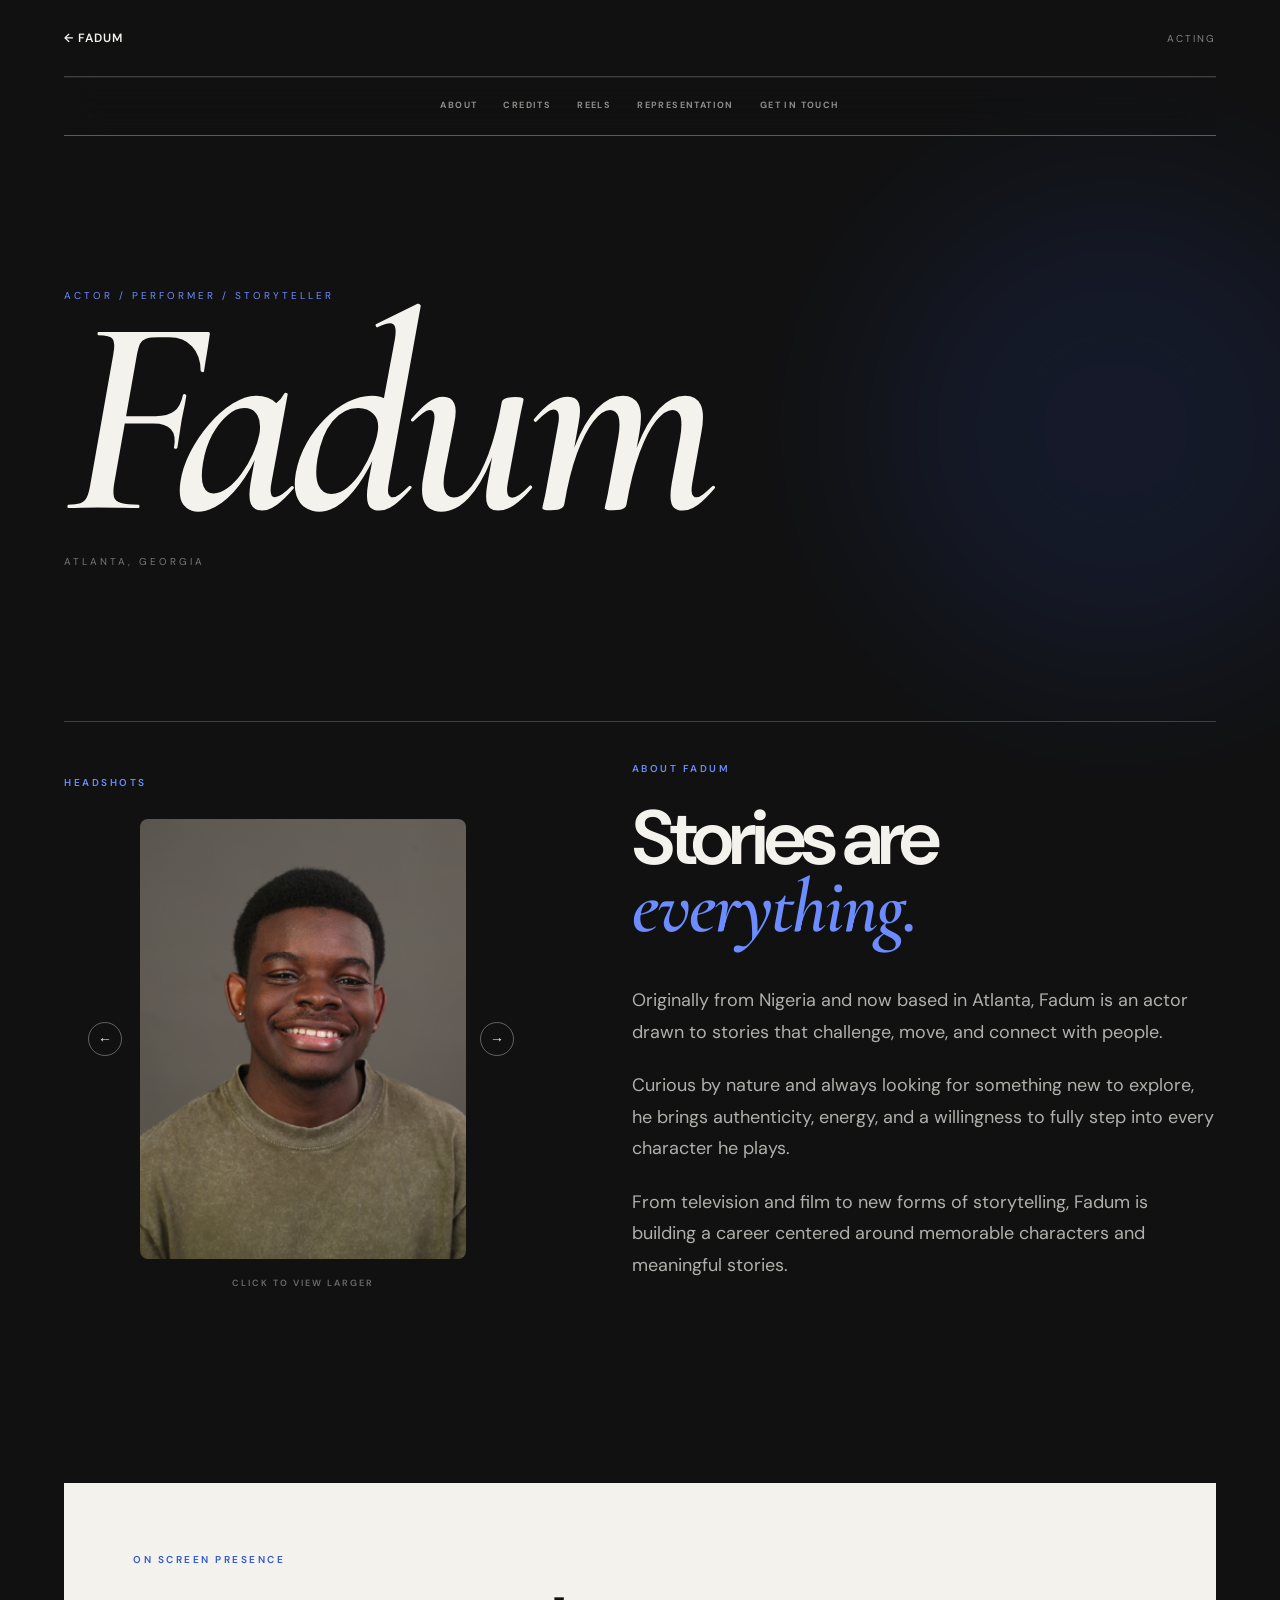
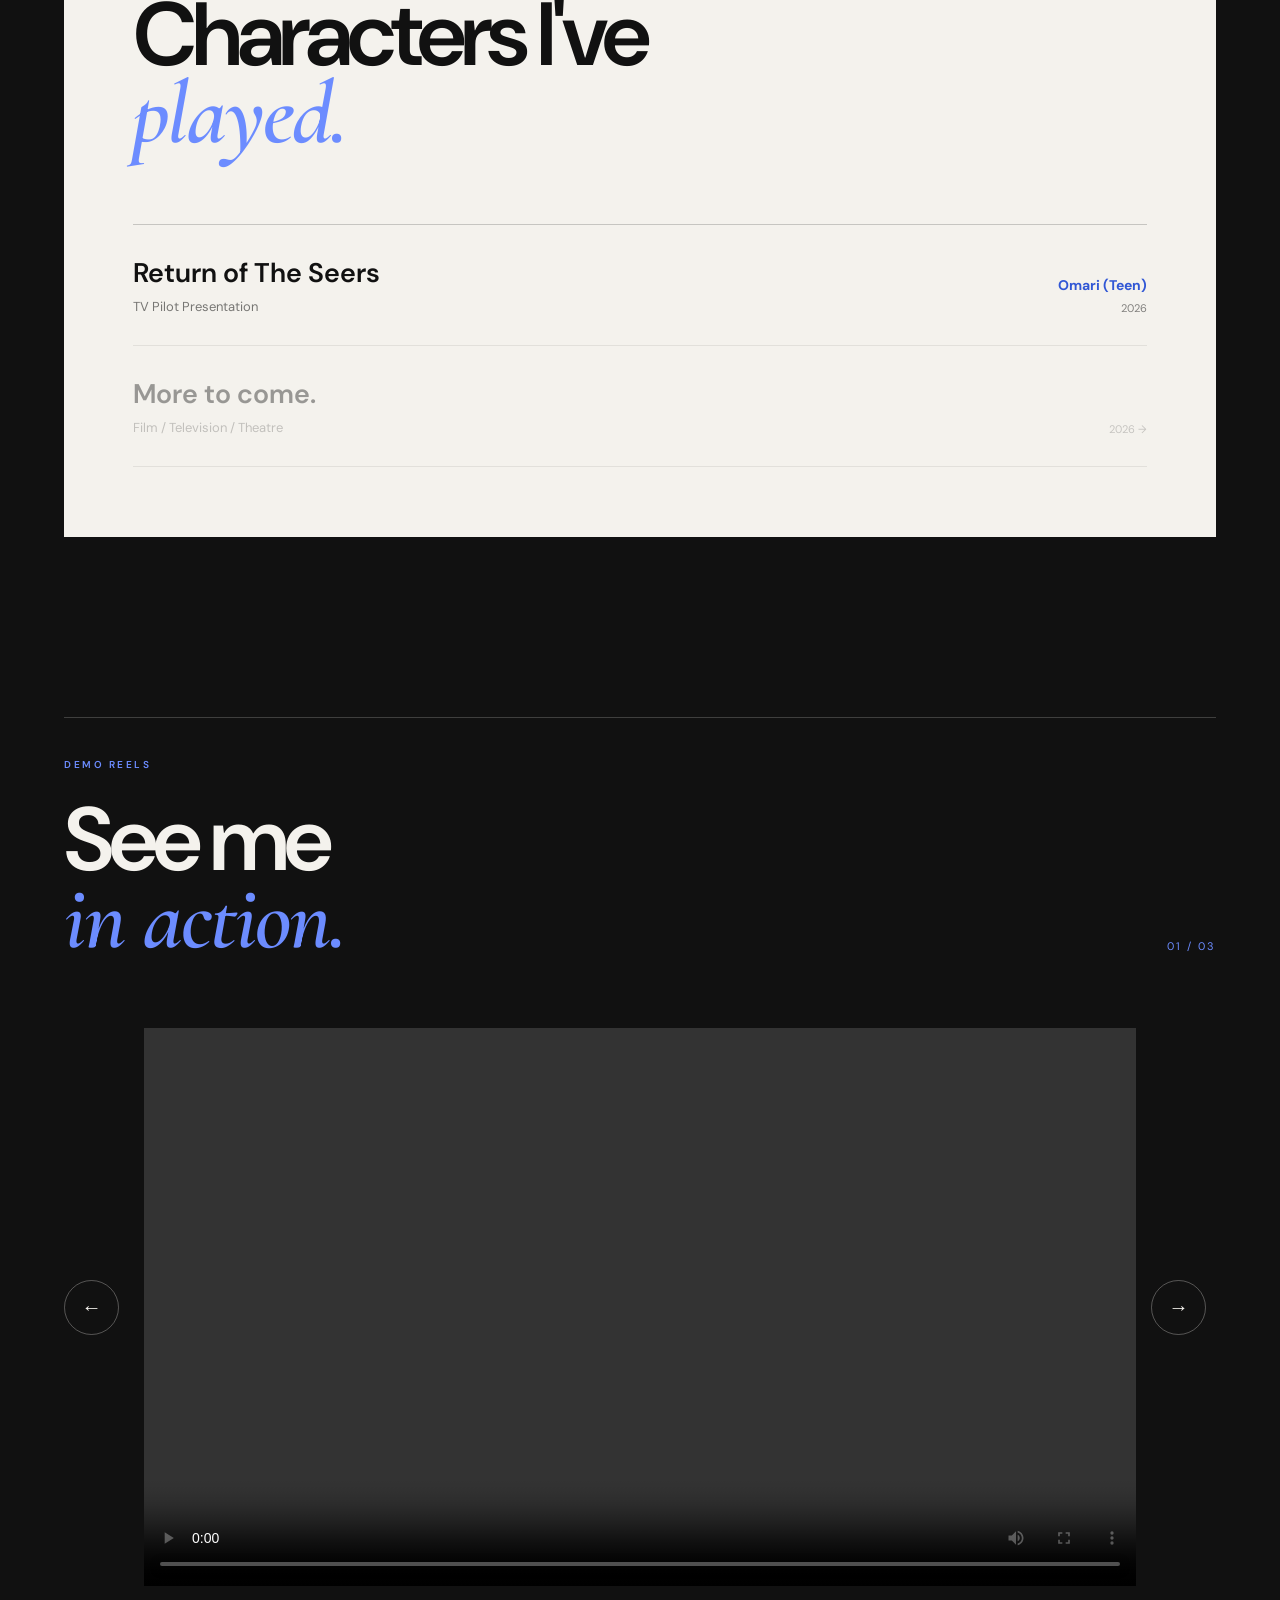
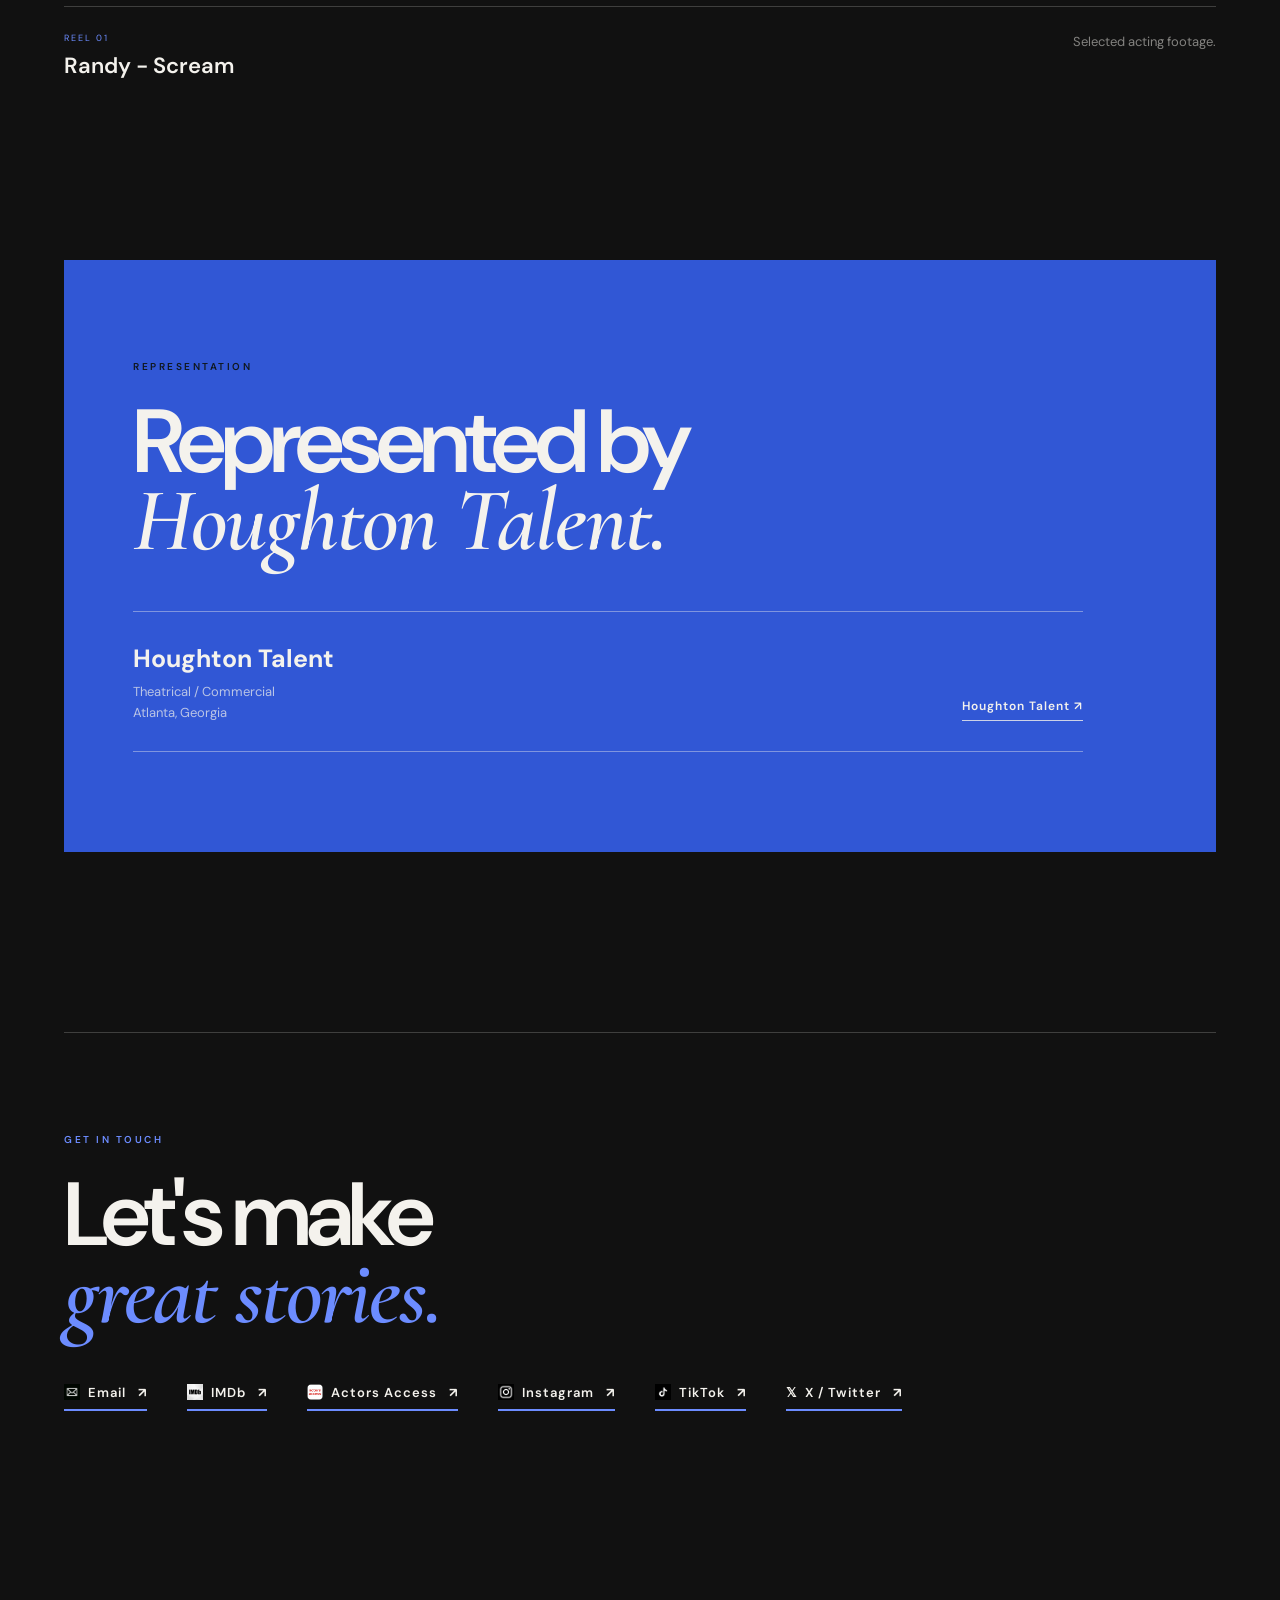
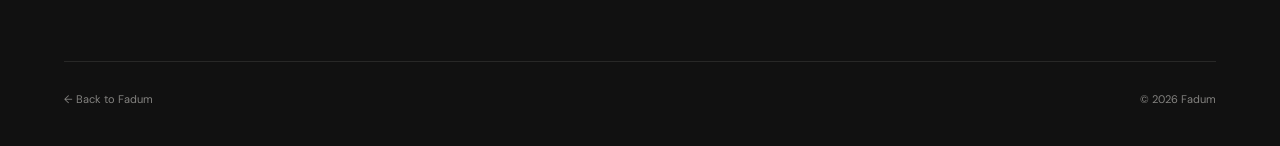
==== commit 4f3bef24: "Update homepage fonts" ====
--- a/acting.html
+++ b/acting.html
@@ -16,6 +16,12 @@
     >
 
     <title>Fadum | Acting</title>
+
+    <link rel="icon" type="image/x-icon" href="favicon.ico">
+    <link rel="icon" type="image/png" sizes="32x32" href="favicon-32.png">
+    <link rel="icon" type="image/png" sizes="16x16" href="favicon-16.png">
+    <link rel="apple-touch-icon" sizes="180x180" href="apple-touch-icon.png">
+    <meta name="theme-color" content="#000000">
 
     <link
         rel="preconnect"
@@ -639,6 +645,28 @@
 
                 </a>
 
+
+                <a
+                    href="https://x.com/ItsFadum"
+                    target="_blank"
+                    rel="noopener noreferrer"
+                    aria-label="Fadum on X"
+                >
+
+                    <span class="contact-link-content">
+
+                        <span class="x-contact-icon" aria-hidden="true">𝕏</span>
+
+                        <span>
+                            X / Twitter
+                        </span>
+
+                    </span>
+
+                    <strong>↗</strong>
+
+                </a>
+
             </div>
 
         </section>
--- a/style.css
+++ b/style.css
@@ -235,9 +235,7 @@
 
     flex-shrink: 0;
 
-    font-family:
-        "Bungee",
-        sans-serif;
+    font-family: "Carter One", cursive !important;
 
     font-size:
         clamp(80px, 11vw, 175px);
@@ -777,16 +775,11 @@
 
 
 .home-choice h2 {
-
     margin: 0 0 12px;
-
-    font-size:
-        clamp(50px, 6vw, 90px);
-
-    line-height: 0.85;
-
-    letter-spacing: -5px;
-
+    font-family: "Carter One", cursive !important;
+    font-size: 55px !important;
+    line-height: 0.95;
+    letter-spacing: 3px !important;
 }
 
 
@@ -1197,14 +1190,11 @@
     }
 
 
-    .home-choice h2 {
-
-        font-size:
-            20vw;
-
-        letter-spacing:
-            -6px;
-
+   .home-choice h2 {
+    font-family: "Carter One", cursive !important;
+    font-size: 42px !important;
+    line-height: 0.95;
+    letter-spacing: 2px !important;
     }
 
 
@@ -1678,80 +1668,33 @@
 ========================================= */
 
 .experience-item {
-
-    display:
-        flex;
-
-    justify-content:
-        space-between;
-
-    align-items:
-        flex-end;
-
-    gap:
-        30px;
-
-    padding:
-        30px 0;
-
-    border-top:
-        1px solid rgba(16, 24, 32, 0.2);
-}
-
-
-.experience-item:last-child {
-
-    border-bottom:
-        1px solid rgba(16, 24, 32, 0.2);
-}
-
-
-.experience-item h3 {
-
-    font-size:
-        24px;
-
-    font-weight:
-        600;
-
-    margin-bottom:
-        8px;
-}
-
-
-.experience-item p {
-
-    font-size:
-        14px;
-
-    opacity:
-        0.6;
-}
-
-
-.experience-item .experience-location {
-
-    font-size:
-        12px;
-
-    margin-top:
-        5px;
-
-    opacity:
-        0.45;
-}
-
-
-.experience-item > span {
-
-    font-size:
-        12px;
-
-    white-space:
-        nowrap;
-
-    opacity:
-        0.55;
+    display: grid;
+    grid-template-columns: 1fr auto;
+    align-items: start;
+}
+
+.experience-company {
+    display: flex;
+    align-items: center;
+    gap: 20px;
+}
+
+.experience-description {
+    grid-column: 1 / -1;
+    margin-top: 18px;
+    width: 100%;
+    color: #7a7a7a;
+}
+
+.experience-description ul {
+    margin: 0;
+    padding-left: 18px;
+    list-style-type: square;
+}
+
+.experience-description li {
+    margin-bottom: 8px;
+    padding-left: 0;
 }
 
 
@@ -8152,3 +8095,412 @@
 
 }
 
+/* =========================================
+   FINAL HOMEPAGE FIXES
+========================================= */
+
+/* Stop the white strip at the bottom */
+html,
+body {
+    margin: 0;
+    min-height: 100%;
+    background: #111111;
+}
+
+body {
+    overflow-x: hidden;
+}
+
+.new-welcome {
+    min-height: 100svh;
+    background: #111111;
+    overflow-x: hidden;
+}
+
+
+/* =========================================
+   DESKTOP: NAME + PHOTOS SIDE BY SIDE
+========================================= */
+
+.home-main-row {
+    position: relative;
+    display: flex;
+    align-items: center;
+    justify-content: space-between;
+    gap: 35px;
+}
+
+.home-carousel {
+    position: relative;
+    top: auto;
+    right: auto;
+    transform: none;
+    width: min(390px, 34vw);
+    flex-shrink: 0;
+    z-index: 5;
+}
+
+.home-carousel-track {
+    position: relative;
+    width: 100%;
+    height: 245px;
+}
+
+.home-carousel-controls {
+    display: flex;
+    align-items: center;
+    justify-content: center;
+    gap: 12px;
+    margin-top: -8px;
+}
+
+
+/* =========================================
+   MOBILE: PHOTO UNDER THE IDENTITY
+========================================= */
+
+@media (max-width: 700px) {
+
+    .new-welcome {
+        min-height: 100svh;
+        padding-bottom: 35px;
+    }
+
+    .home-main-row {
+        display: block;
+    }
+
+    .home-name {
+        font-size: clamp(72px, 20vw, 110px);
+    }
+
+    /* Keep the photos in their own space */
+    .home-carousel {
+        position: relative;
+        top: auto;
+        right: auto;
+        transform: none;
+
+        width: 100%;
+        max-width: 330px;
+
+        margin: 28px auto 0;
+    }
+
+    .home-carousel-track {
+        height: 225px;
+    }
+
+    .home-carousel-photo {
+        width: 145px;
+        height: 205px;
+    }
+
+    .home-carousel-photo.is-left {
+        transform:
+            translateX(-145%)
+            translateY(10px)
+            scale(0.72)
+            rotate(-5deg);
+    }
+
+    .home-carousel-photo.is-right {
+        transform:
+            translateX(45%)
+            translateY(10px)
+            scale(0.72)
+            rotate(5deg);
+    }
+
+    .home-carousel-controls {
+        margin-top: -2px;
+    }
+
+    .home-carousel-arrow {
+        width: 30px;
+        height: 30px;
+        font-size: 12px;
+    }
+
+    /* Text stays BELOW the carousel */
+    .home-identity {
+        position: relative;
+        z-index: 2;
+        margin-top: 18px;
+    }
+
+    .home-greeting {
+        position: relative;
+        z-index: 2;
+        margin-top: 28px;
+    }
+
+    .home-intro-line {
+        position: relative;
+        z-index: 2;
+    }
+}
+
+/* LOCK ACTING PAGE HORIZONTALLY ON MOBILE */
+
+html,
+body {
+    max-width: 100%;
+    overflow-x: hidden;
+}
+
+.acting-body,
+.acting-page {
+    width: 100%;
+    max-width: 100%;
+    overflow-x: hidden;
+}
+
+@media (max-width: 700px) {
+
+    .acting-body {
+        overflow-x: hidden;
+        overscroll-behavior-x: none;
+    }
+
+    .acting-page {
+        width: 100%;
+        max-width: 100vw;
+        overflow-x: hidden;
+    }
+
+    .acting-page * {
+        max-width: 100%;
+    }
+
+    .gallery-frame,
+    .reel-player {
+        max-width: 100%;
+    }
+
+    .gallery-arrow,
+    .reel-arrow {
+        flex-shrink: 0;
+    }
+}
+
+/* LOWER HOMEPAGE PHOTOS ON DESKTOP ONLY */
+
+@media (min-width: 701px) {
+    .home-carousel {
+        transform: translateY(45px);
+    }
+}
+
+/* =========================================
+   FINAL STICKY NAV + HORIZONTAL SCROLL FIX
+========================================= */
+
+html,
+body {
+    width: 100%;
+    max-width: 100%;
+    overflow-x: clip;
+}
+
+.work-page,
+.acting-page {
+    overflow: visible;
+}
+
+.section-nav,
+.work-section-nav,
+.acting-section-nav {
+    position: sticky;
+    top: 0;
+    z-index: 99999;
+}
+
+/* Keep the Acting page from moving sideways
+   without breaking sticky navigation */
+.acting-body,
+.acting-page {
+    width: 100%;
+    max-width: 100%;
+    overflow-x: clip;
+}
+
+@media (max-width: 700px) {
+    .acting-body,
+    .acting-page {
+        width: 100%;
+        max-width: 100%;
+        overflow-x: clip;
+        overscroll-behavior-x: none;
+    }
+}
+
+/* =========================================
+   FINAL WORK NAVIGATION FIX
+========================================= */
+
+.work-body {
+    overflow-x: clip !important;
+}
+
+.work-page {
+    overflow: visible !important;
+    min-height: 100vh;
+}
+
+.work-section-nav {
+    position: -webkit-sticky !important;
+    position: sticky !important;
+    top: 0 !important;
+    z-index: 99999 !important;
+    align-self: flex-start;
+}
+
+/* =====================================
+   EXPERIENCE DESCRIPTIONS
+====================================== */
+
+.job-description {
+    color: #7a7a7a;
+    font-size: 0.95rem;
+    line-height: 1.7;
+    margin: 12px 0 0;
+    padding-left: 0;
+    list-style-type: square;
+    list-style-position: inside;
+}
+
+.job-description li {
+    margin-bottom: 8px;
+}
+
+
+/* =====================================
+   ORGANIZATION DESCRIPTION
+====================================== */
+
+.organization-description {
+    max-width: 720px;
+    margin-top: 28px;
+}
+
+.organization-description .body-text {
+    margin-bottom: 18px;
+}
+
+
+/* =====================================
+   MOBILE EXPERIENCE DESCRIPTIONS
+====================================== */
+
+@media (max-width: 768px) {
+
+    .experience-description {
+        margin-left: 0;
+        max-width: 100%;
+        font-size: 0.95rem;
+    }
+
+    .experience-item-spaced {
+        margin-top: 45px;
+    }
+
+}
+
+.experience-description ul {
+    margin: 14px 0 0;
+    padding-left: 20px;
+}
+
+.experience-description li {
+    margin-bottom: 8px;
+    line-height: 1.6;
+}
+
+/* =====================================
+   EXPERIENCE BLOCKS
+===================================== */
+
+.experience-block {
+    margin-top: 3rem;
+}
+
+.experience-block + .experience-block {
+    margin-top: 4rem;
+}
+
+.experience-description {
+    margin-top: 1.5rem;
+    padding-left: 5.5rem;
+    max-width: 850px;
+}
+
+.experience-description ul {
+    margin: 0;
+    padding-left: 1.2rem;
+}
+
+.experience-description li {
+    margin-bottom: 0.9rem;
+    line-height: 1.7;
+}
+
+.experience-description li:last-child {
+    margin-bottom: 0;
+}
+
+
+/* MOBILE */
+
+@media (max-width: 768px) {
+
+    .experience-description {
+        padding-left: 0;
+        margin-top: 1.25rem;
+    }
+
+}
+
+/* Mobile experience layout */
+@media (max-width: 768px) {
+    .experience-item {
+        display: flex;
+        flex-direction: column;
+        align-items: flex-start;
+    }
+
+    .experience-header {
+        width: 100%;
+        display: flex;
+        flex-direction: column;
+        align-items: flex-start;
+    }
+
+    .experience-date {
+        margin-top: 6px;
+        align-self: flex-start;
+        text-align: left;
+    }
+}
+
+/* Homepage destination layout: WORK, ACTING, and MUSIC on one row */
+@media (min-width: 701px) {
+    .home-choices {
+        display: grid;
+        grid-template-columns: repeat(3, minmax(0, 1fr));
+        align-items: stretch;
+        gap: 0;
+    }
+
+    .home-choice {
+        min-width: 0;
+        width: 100%;
+    }
+}
+
+@media (max-width: 700px) {
+    .home-choices {
+        display: grid;
+        grid-template-columns: 1fr;
+    }
+}
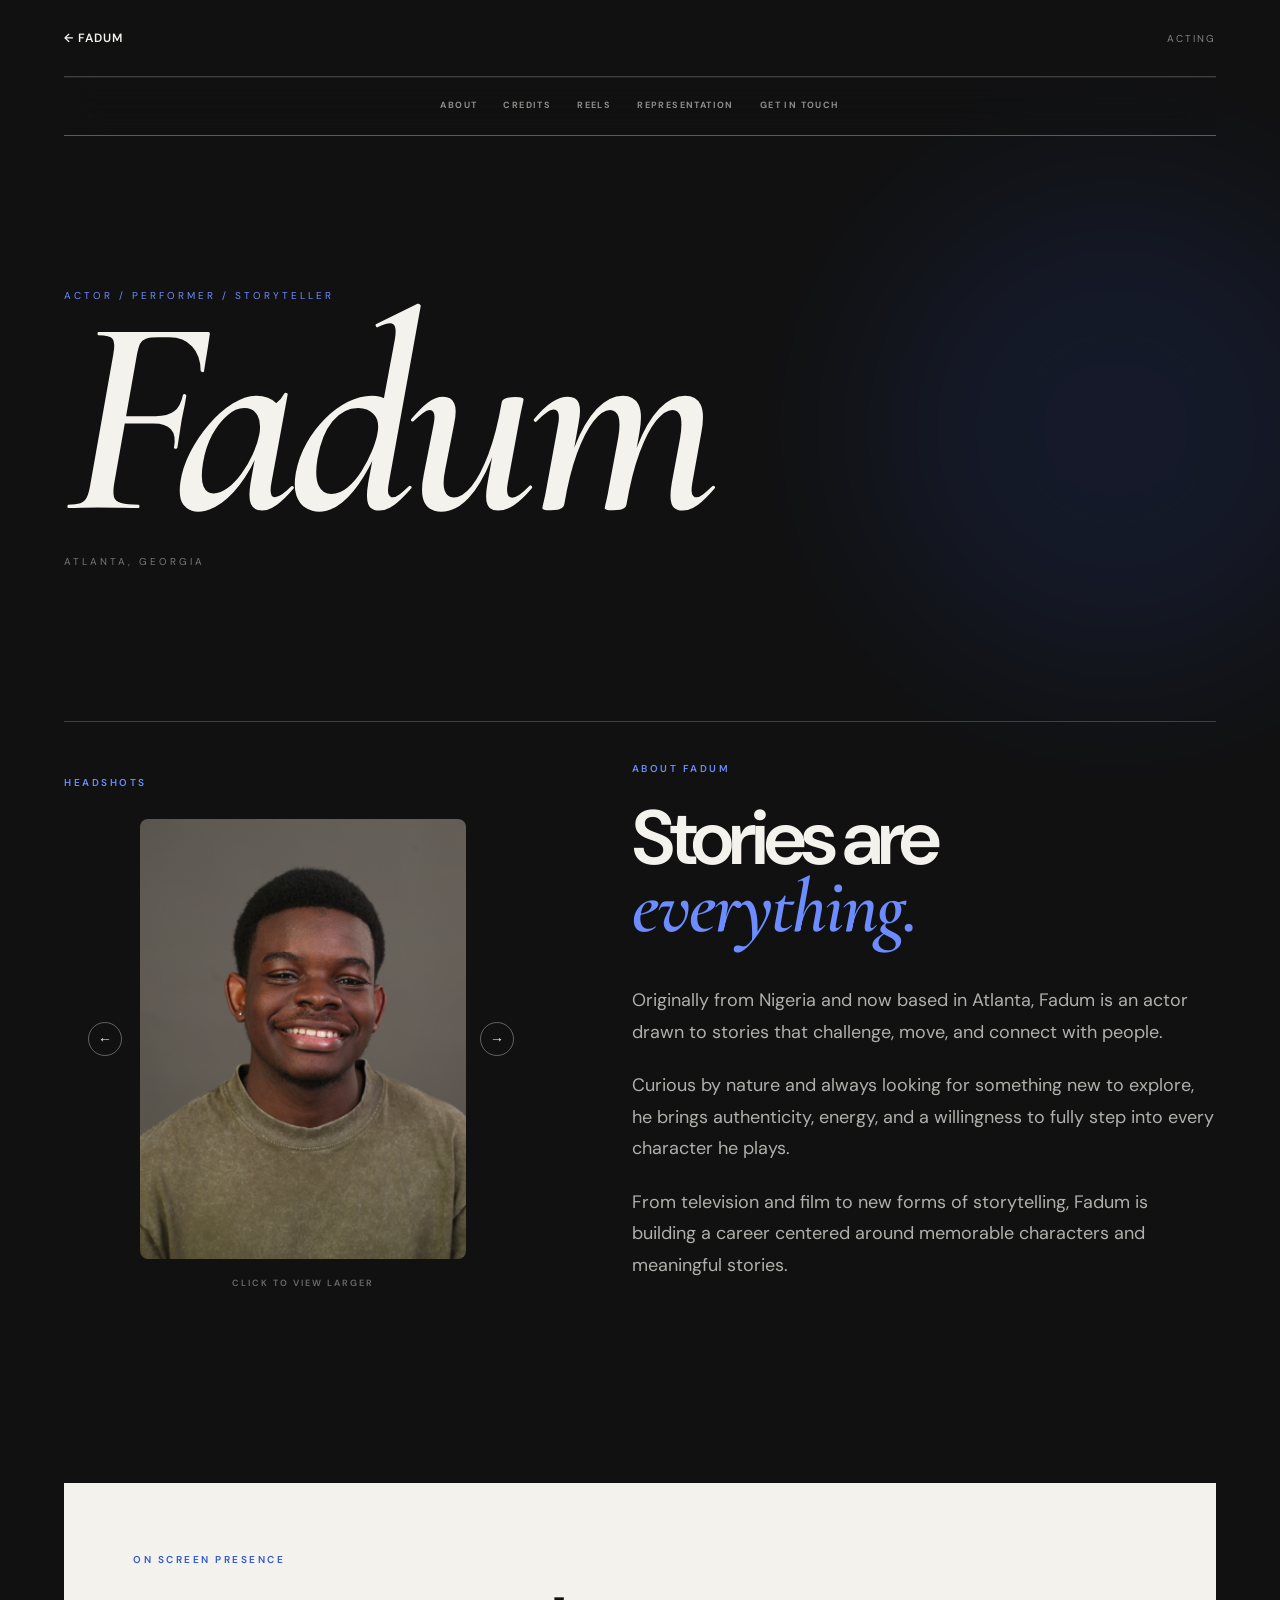
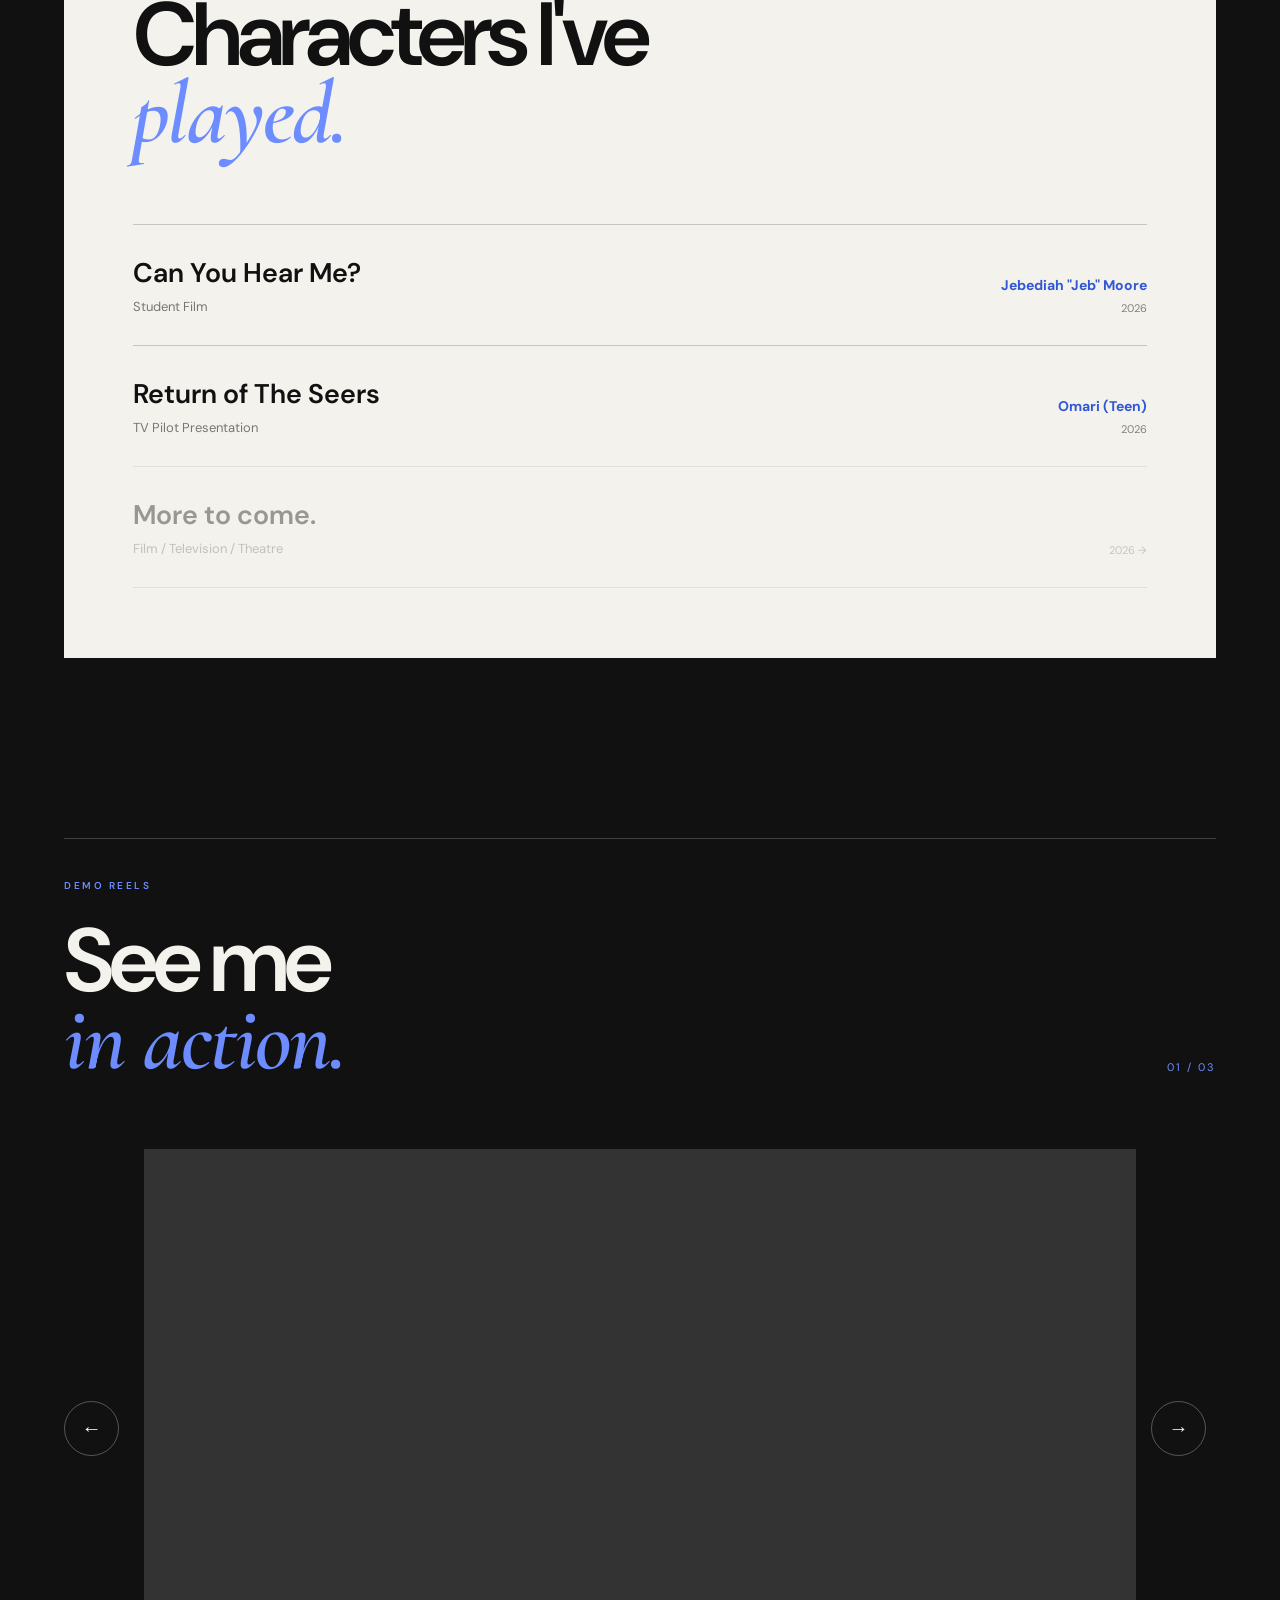
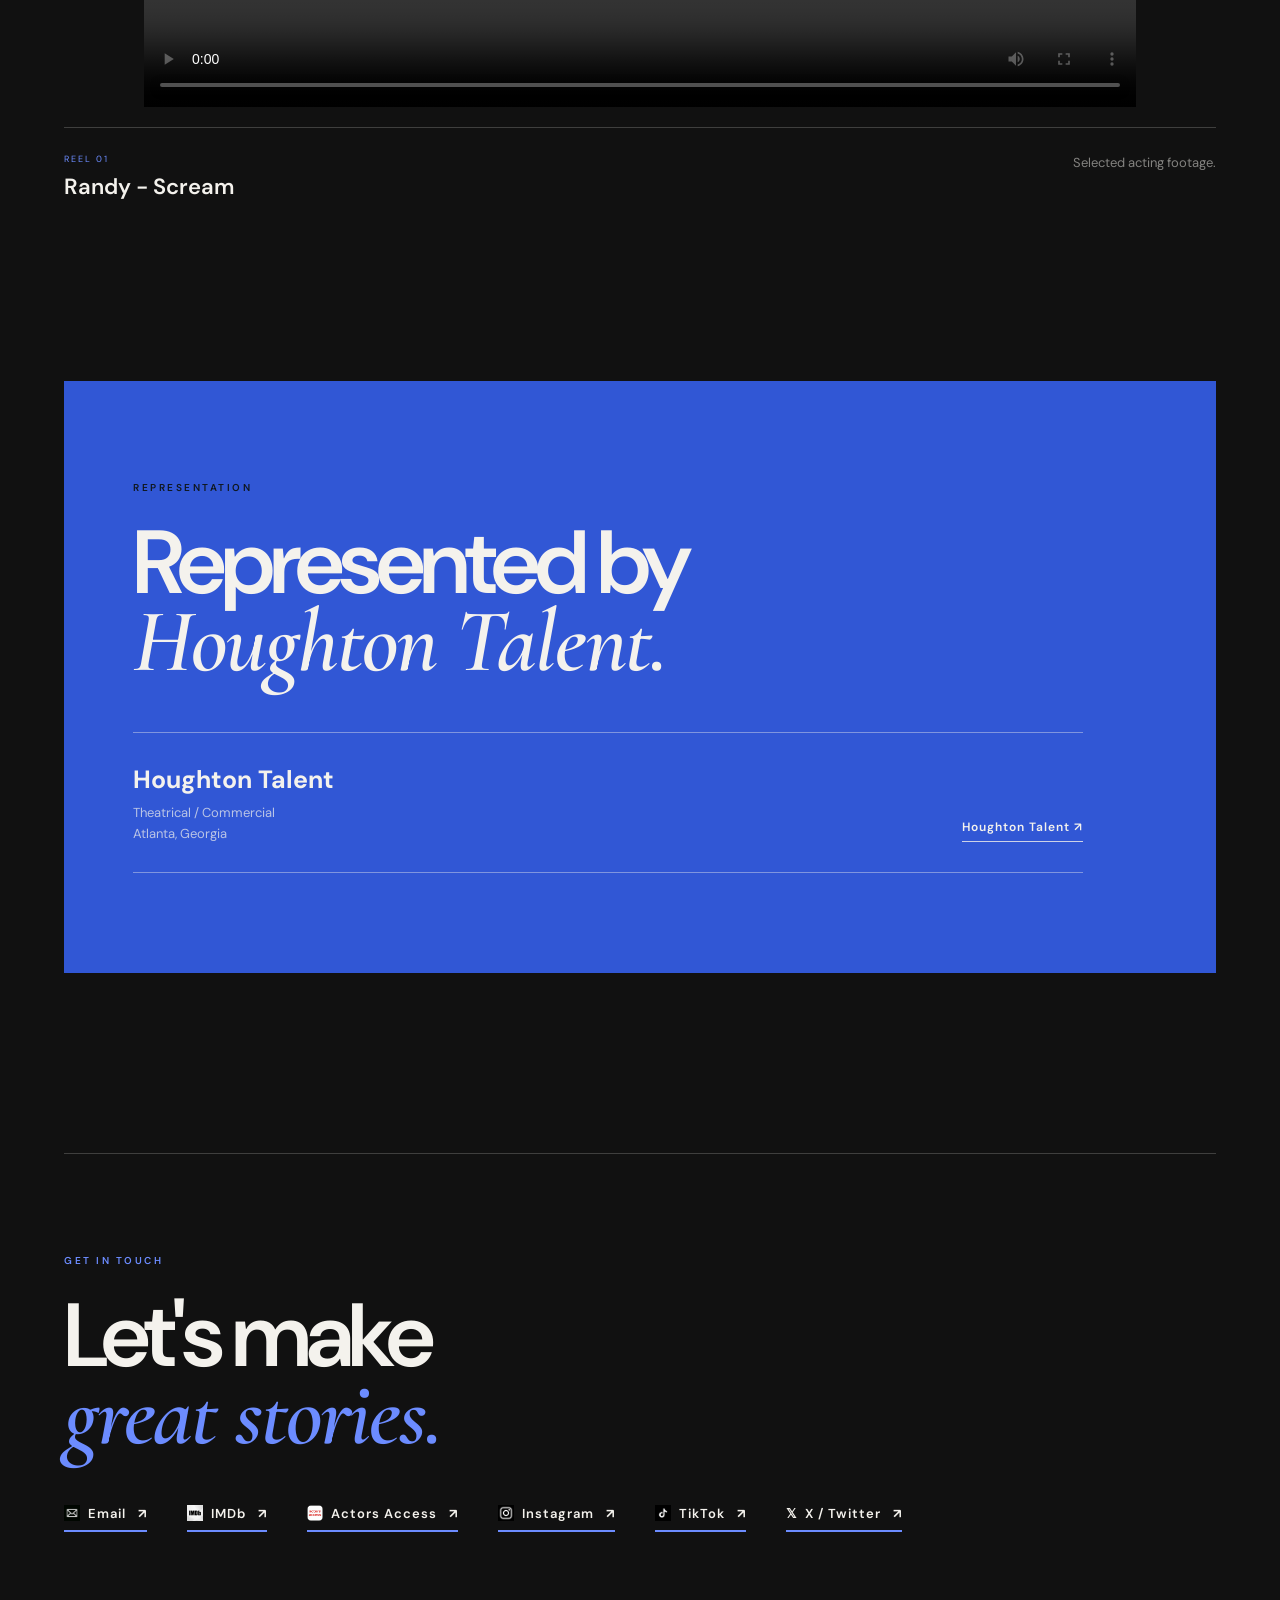
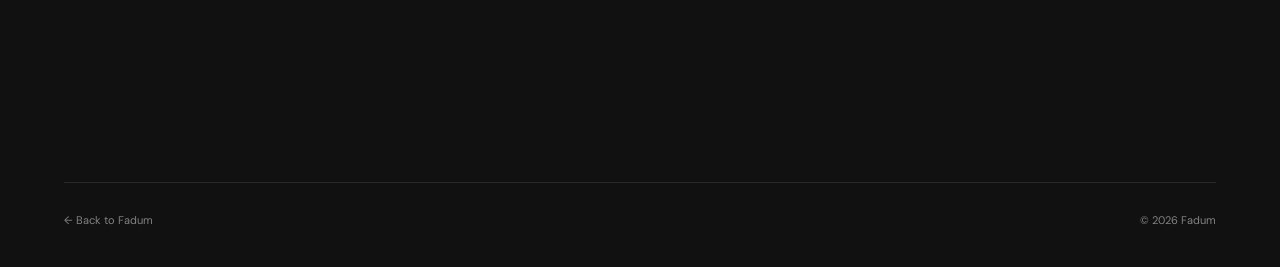
==== commit a5fc1ac5: "Update website" ====
--- a/acting.html
+++ b/acting.html
@@ -285,6 +285,36 @@
                     <div class="credit-title">
 
                         <h3>
+                            Can You Hear Me?
+                        </h3>
+
+                        <p>
+                            Student Film
+                        </p>
+
+                    </div>
+
+
+                    <div class="credit-role">
+
+                        <strong>
+                            Jebediah "Jeb" Moore
+                        </strong>
+
+                        <span>
+                            2026
+                        </span>
+
+                    </div>
+
+                </div>
+
+
+                <div class="credit-item">
+
+                    <div class="credit-title">
+
+                        <h3>
                             Return of The Seers
                         </h3>
 
--- a/style.css
+++ b/style.css
@@ -6939,7 +6939,6 @@
 
 #about,
 #headshots,
-#focus,
 #education,
 #experience,
 #credits,
@@ -8504,3 +8503,150 @@
         grid-template-columns: 1fr;
     }
 }
+
+/* DIVIDER BETWEEN FEATURED PROJECTS */
+
+.project-divider {
+    width: 100%;
+    height: 1px;
+    background: rgba(17, 17, 17, 0.2);
+    margin: 90px 0;
+}
+
+/* =========================================
+   EDUCATION SECTION
+========================================= */
+
+.education-section {
+    max-width: 1500px;
+    margin: 0 auto 180px;
+    padding: 70px 6%;
+    background: var(--navy);
+    color: var(--ivory);
+    border-top: none;
+    grid-template-columns: 120px minmax(0, 1fr);
+    gap: 70px;
+}
+
+.education-section .section-number,
+.education-section .section-label {
+    color: #6C8CFF;
+}
+
+.education-section .section-content {
+    max-width: 1000px;
+}
+
+.education-section .section-content h2 {
+    color: var(--ivory);
+}
+
+.education-section .section-content h2 span {
+    color: #6C8CFF;
+}
+
+.education-section .education-details {
+    align-items: center;
+    border-top: 1px solid rgba(244, 242, 237, 0.24);
+    padding-top: 30px;
+}
+
+.education-section .education-details h3 {
+    color: var(--ivory);
+}
+
+.education-section .education-details p,
+.education-section .education-details > span {
+    color: rgba(244, 242, 237, 0.68);
+    opacity: 1;
+}
+
+.education-highlights {
+    display: grid;
+    grid-template-columns: minmax(180px, 0.7fr) minmax(0, 1.3fr);
+    gap: 55px;
+    margin-top: 55px;
+    padding-top: 35px;
+    border-top: 1px solid rgba(244, 242, 237, 0.24);
+}
+
+.education-subheading {
+    margin-bottom: 22px;
+    color: #6C8CFF;
+    font-size: 10px;
+    font-weight: 700;
+    letter-spacing: 2px;
+}
+
+.education-gpa-value {
+    color: var(--ivory);
+    font-size: clamp(42px, 5vw, 68px);
+    font-weight: 600;
+    letter-spacing: -3px;
+    line-height: 1;
+}
+
+.education-gpa-value span {
+    color: rgba(244, 242, 237, 0.5);
+    font-size: 0.42em;
+    font-weight: 500;
+    letter-spacing: 0;
+}
+
+.coursework-list {
+    display: grid;
+    grid-template-columns: repeat(2, minmax(0, 1fr));
+    column-gap: 35px;
+}
+
+.coursework-list span {
+    padding: 13px 0;
+    border-bottom: 1px solid rgba(244, 242, 237, 0.16);
+    color: rgba(244, 242, 237, 0.82);
+    font-size: 13px;
+    line-height: 1.5;
+}
+
+@media (max-width: 750px) {
+    .education-section {
+        padding: 45px 6%;
+        grid-template-columns: 1fr;
+        gap: 25px;
+    }
+
+    .education-section .education-details {
+        align-items: flex-start;
+        gap: 20px;
+    }
+
+    .education-highlights {
+        grid-template-columns: 1fr;
+        gap: 35px;
+        margin-top: 40px;
+        padding-top: 28px;
+    }
+
+    .coursework-list {
+        grid-template-columns: 1fr;
+    }
+}
+
+
+/* Focus line matches the About paragraph typography and inherited text color */
+.personal-intro-text .about-focus {
+    max-width: 650px;
+    margin-top: 0;
+    margin-bottom: 22px;
+    padding-top: 0;
+    border-top: 0;
+    font-size: 18px;
+    line-height: 1.7;
+    color: inherit;
+    opacity: 0.7;
+}
+
+.personal-intro-text .about-focus strong {
+    color: var(--blue);
+    font-weight: 700;
+    letter-spacing: 0.04em;
+}
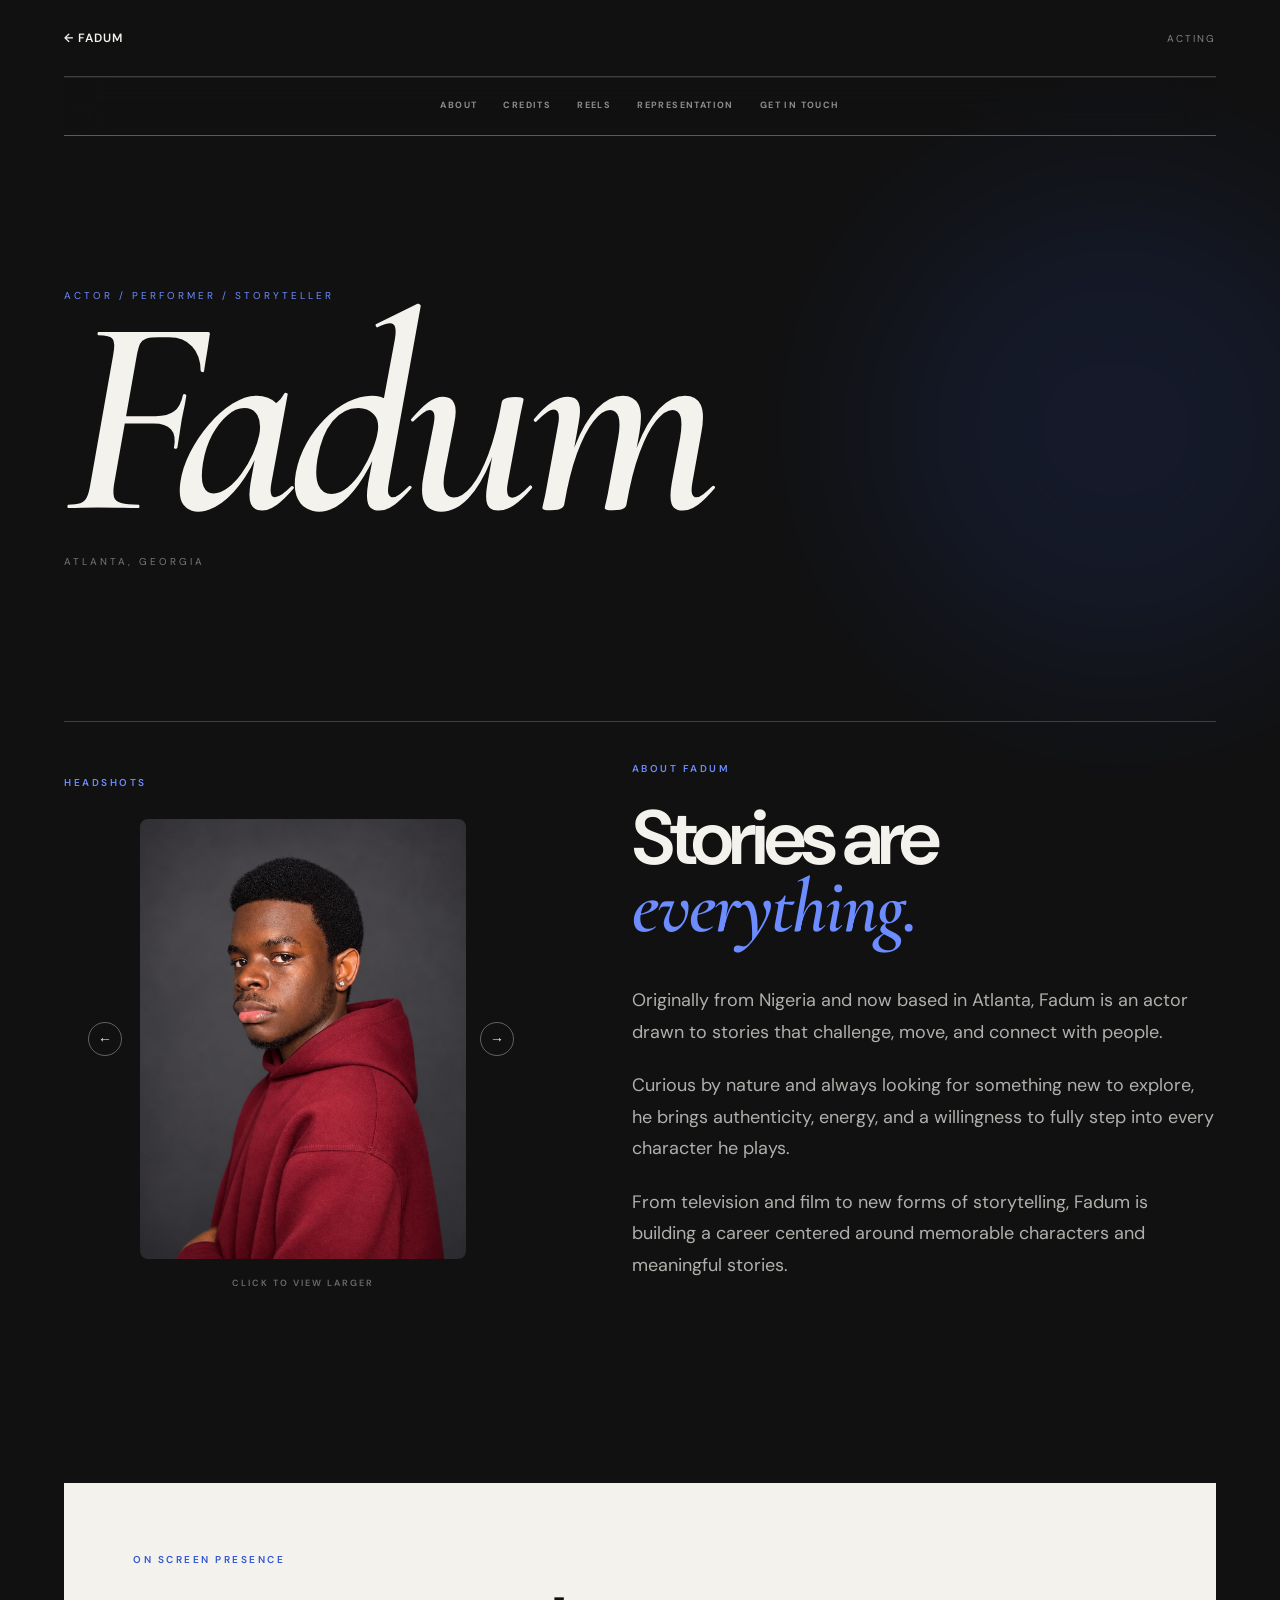
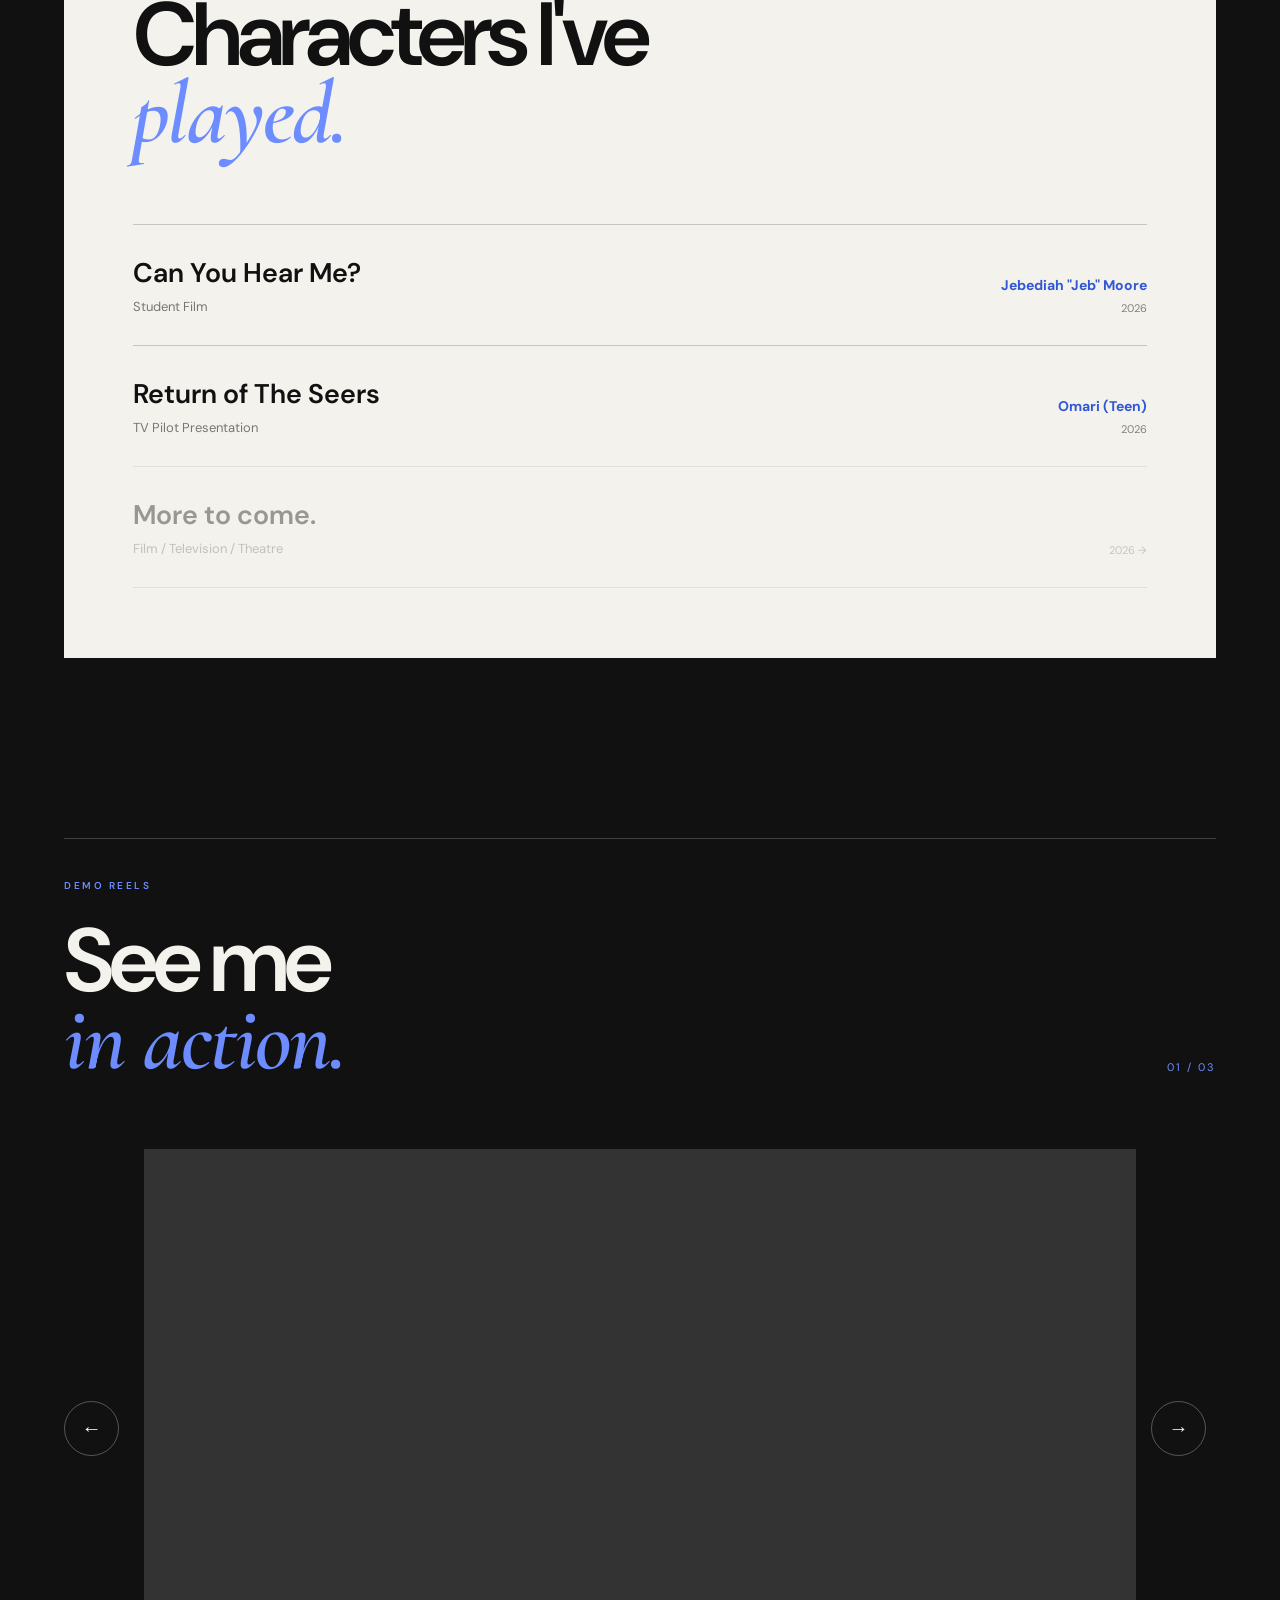
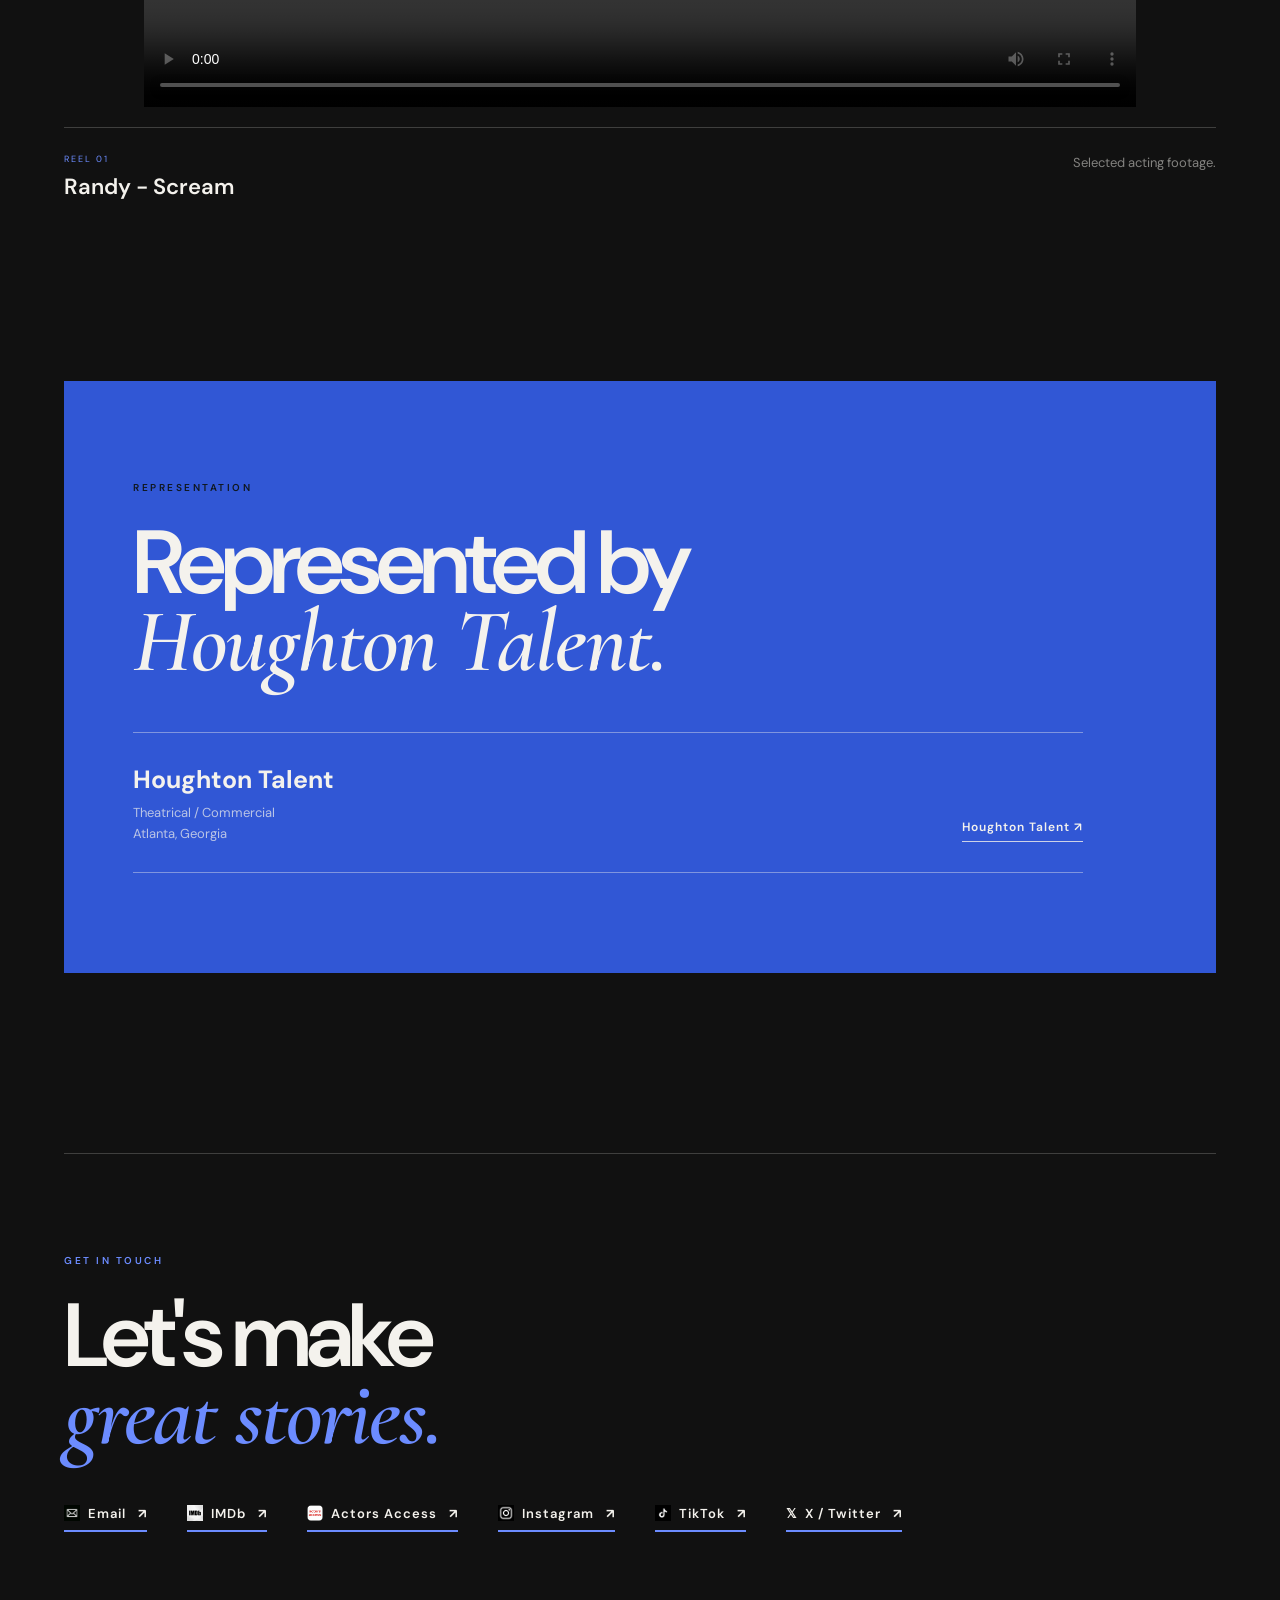
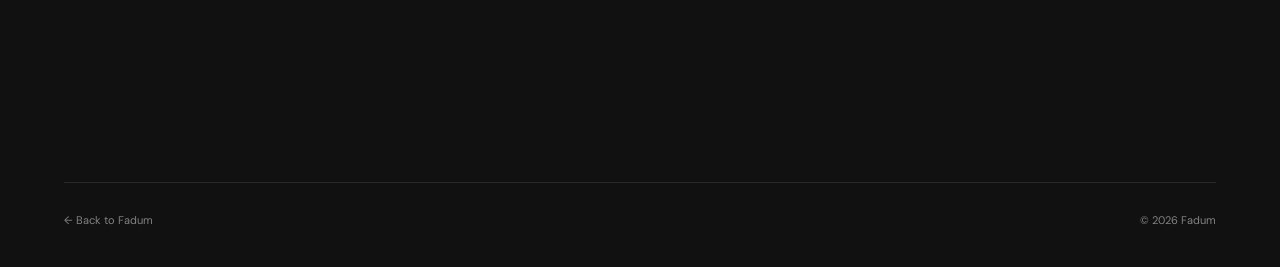
==== commit 80348549: "Update headshots" ====
--- a/acting.html
+++ b/acting.html
@@ -167,7 +167,7 @@
 
                         <img
                             id="headshotImage"
-                            src="images/acting-headshot.jpg"
+                            src="images/headshot-1.png"
                             alt="Fadum acting headshot"
                         >
 
@@ -729,9 +729,12 @@
 
         const headshots = [
 
-            "images/acting-headshot.jpg",
-            "images/acting-photo-2.jpg",
-            "images/acting-photo-3.jpg"
+            "images/headshot-1.png",
+            "images/headshot-2.png",
+            "images/headshot-3.png",
+            "images/headshot-4.png",
+            "images/headshot-5.png",
+            "images/headshot-6.png"
 
         ];
 
--- a/style.css
+++ b/style.css
@@ -8650,3 +8650,239 @@
     font-weight: 700;
     letter-spacing: 0.04em;
 }
+
+
+/* Education section layout restoration */
+.education-section {
+    display: grid;
+    grid-template-columns: 120px minmax(0, 1fr);
+    gap: 70px;
+    background: var(--navy);
+    color: var(--ivory);
+}
+
+.education-section .section-content {
+    width: 100%;
+    max-width: none;
+    min-width: 0;
+}
+
+.education-section .section-content h2 {
+    max-width: none;
+    margin-bottom: 60px;
+    color: var(--ivory);
+    font-size: clamp(56px, 7vw, 110px);
+    line-height: 0.95;
+    letter-spacing: -6px;
+}
+
+.education-section .section-content h2 span {
+    display: inline;
+    color: #6C8CFF;
+    font-family: inherit;
+    font-style: normal;
+    font-weight: inherit;
+    letter-spacing: inherit;
+}
+
+.education-section .education-details {
+    display: flex;
+    justify-content: space-between;
+    align-items: center;
+    gap: 30px;
+    padding-top: 30px;
+    border-top: 1px solid rgba(244, 242, 237, 0.24);
+}
+
+.education-section .education-highlights {
+    display: grid;
+    grid-template-columns: minmax(180px, 0.7fr) minmax(0, 1.3fr);
+    gap: 55px;
+    margin-top: 55px;
+    padding-top: 35px;
+    border-top: 1px solid rgba(244, 242, 237, 0.24);
+}
+
+.education-section .education-subheading {
+    margin-bottom: 22px;
+    color: #6C8CFF;
+    font-size: 10px;
+    font-weight: 700;
+    letter-spacing: 2px;
+}
+
+.education-section .education-gpa-value {
+    color: var(--ivory);
+    font-size: clamp(42px, 5vw, 68px);
+    font-weight: 600;
+    letter-spacing: -3px;
+    line-height: 1;
+}
+
+.education-section .education-gpa-value span {
+    color: rgba(244, 242, 237, 0.5);
+    font-size: 0.42em;
+    font-weight: 500;
+    letter-spacing: 0;
+}
+
+.education-section .coursework-list {
+    display: grid;
+    grid-template-columns: repeat(2, minmax(0, 1fr));
+    column-gap: 35px;
+}
+
+.education-section .coursework-list span {
+    padding: 13px 0;
+    border-bottom: 1px solid rgba(244, 242, 237, 0.16);
+    color: rgba(244, 242, 237, 0.82);
+    font-size: 13px;
+    line-height: 1.5;
+}
+
+@media (max-width: 750px) {
+    .education-section {
+        grid-template-columns: 1fr;
+        gap: 25px;
+        padding: 45px 6%;
+    }
+
+    .education-section .section-content h2 {
+        font-size: clamp(44px, 11vw, 72px);
+        letter-spacing: -3px;
+    }
+
+    .education-section .education-details {
+        align-items: flex-start;
+        flex-direction: column;
+        gap: 20px;
+    }
+
+    .education-section .education-highlights {
+        grid-template-columns: 1fr;
+        gap: 35px;
+        margin-top: 40px;
+        padding-top: 28px;
+    }
+
+    .education-section .coursework-list {
+        grid-template-columns: 1fr;
+    }
+}
+
+
+/* =========================================
+   GEORGIA STATE UNIVERSITY EXPERIENCE TIMELINE
+========================================= */
+
+.gsu-experience-block {
+    margin-top: 3rem;
+}
+
+.gsu-company-header {
+    margin-bottom: 2rem;
+}
+
+.gsu-company-header .experience-company {
+    align-items: center;
+}
+
+.gsu-company-header .experience-company h3 {
+    margin-bottom: 5px;
+}
+
+.gsu-timeline {
+    position: relative;
+    margin-left: 23px;
+    padding-left: 34px;
+}
+
+.gsu-timeline::before {
+    content: "";
+    position: absolute;
+    top: 9px;
+    bottom: 12px;
+    left: 4px;
+    width: 2px;
+    background: rgba(174, 182, 194, 0.28);
+}
+
+.gsu-timeline-item {
+    position: relative;
+    display: grid;
+    grid-template-columns: minmax(0, 1fr);
+    padding-bottom: 2.6rem;
+}
+
+.gsu-timeline-item:last-child {
+    padding-bottom: 0;
+}
+
+.gsu-timeline-marker {
+    position: absolute;
+    top: 7px;
+    left: -34px;
+    width: 10px;
+    height: 10px;
+    border-radius: 50%;
+    background: #AEB6C2;
+    box-shadow: 0 0 0 4px var(--ivory);
+}
+
+.gsu-position-heading {
+    display: grid;
+    grid-template-columns: minmax(0, 1fr) auto;
+    align-items: start;
+    gap: 20px;
+    margin-left: 1rem;
+}
+
+.gsu-position-heading h3 {
+    margin: 0;
+}
+
+.gsu-position-heading > span {
+    white-space: nowrap;
+    text-align: right;
+}
+
+.gsu-position-description {
+    margin-top: 1rem;
+    padding-left: 1.6rem;
+    max-width: 850px;
+}
+
+.gsu-position-description ul {
+    padding-left: 1.2rem;
+}
+
+@media (max-width: 768px) {
+    .gsu-company-header {
+        margin-bottom: 1.5rem;
+    }
+
+    .gsu-timeline {
+        margin-left: 16px;
+        padding-left: 27px;
+    }
+
+    .gsu-timeline-marker {
+        left: -27px;
+    }
+
+    .gsu-position-heading {
+        display: flex;
+        flex-direction: column;
+        align-items: flex-start;
+        gap: 4px;
+        margin-left: 1rem;
+    }
+
+    .gsu-position-heading > span {
+        text-align: left;
+    }
+
+    .gsu-position-description {
+        padding-left: 0;
+    }
+}
